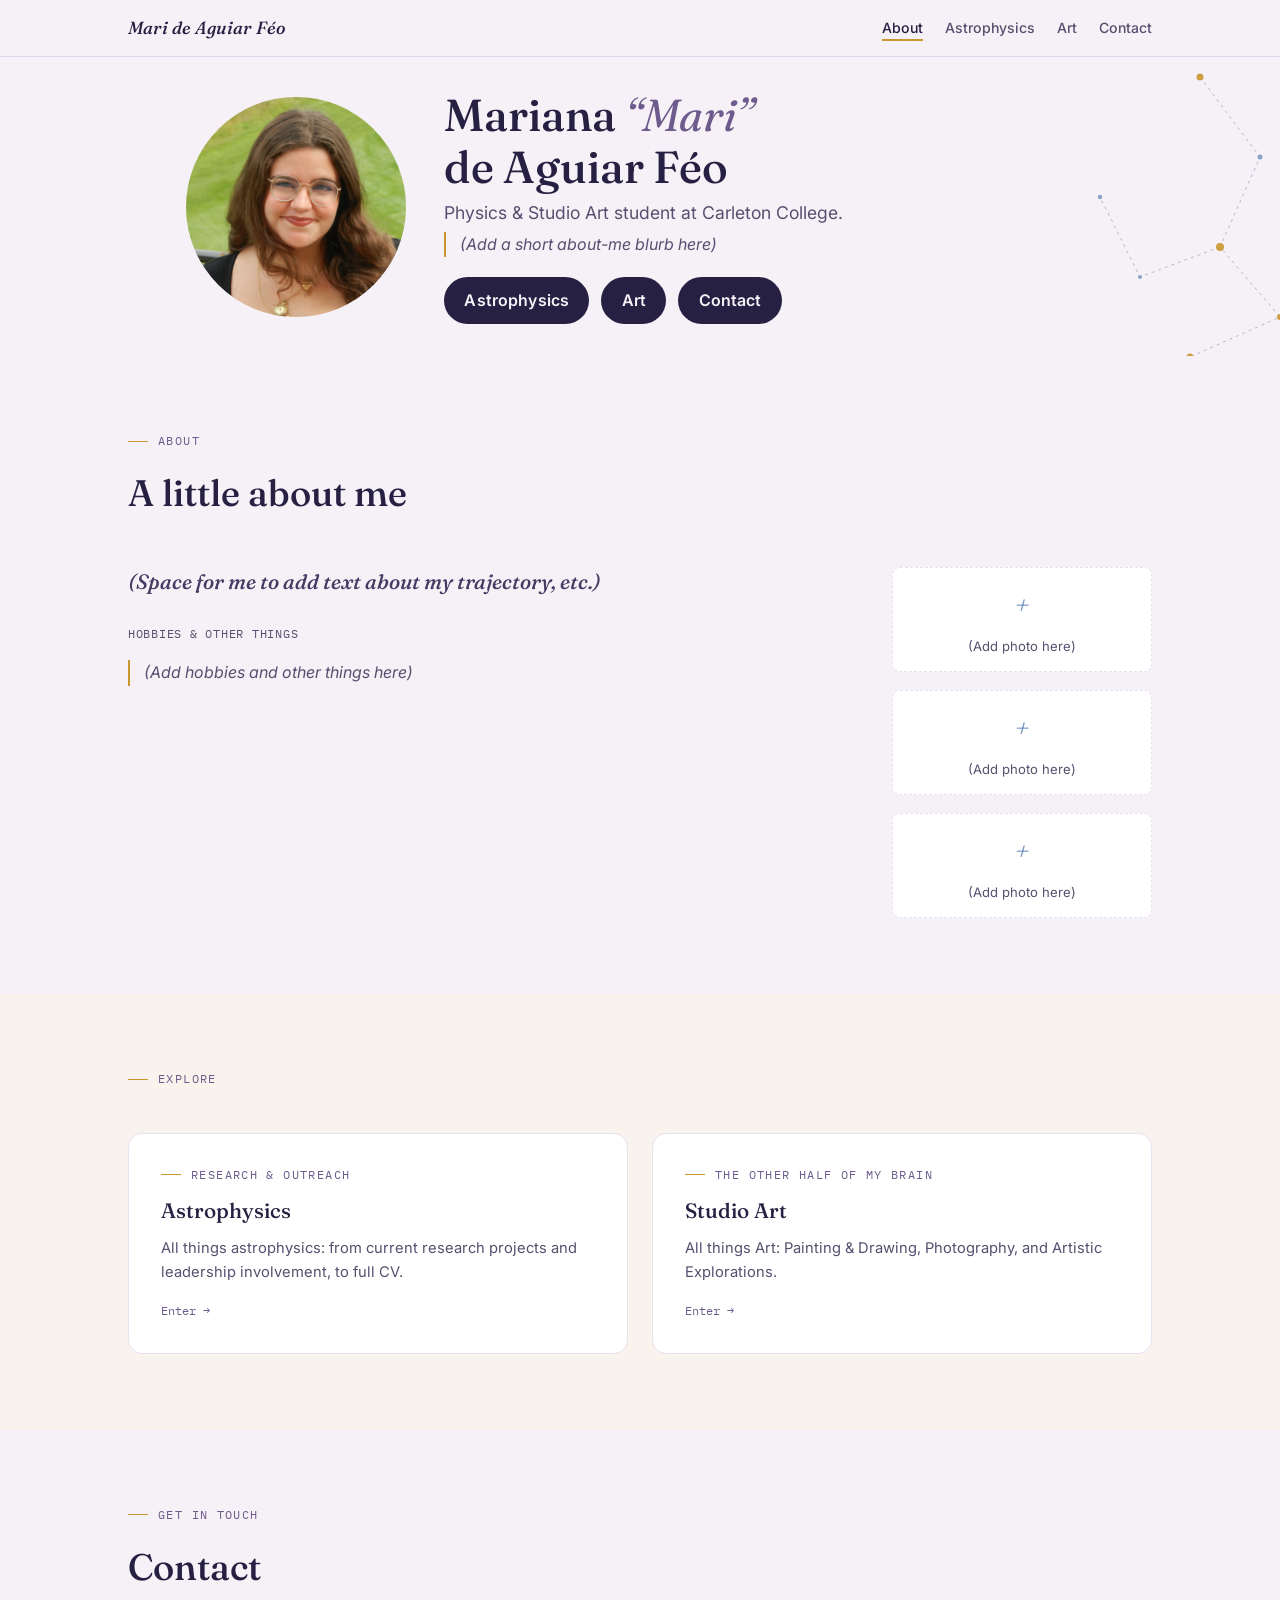
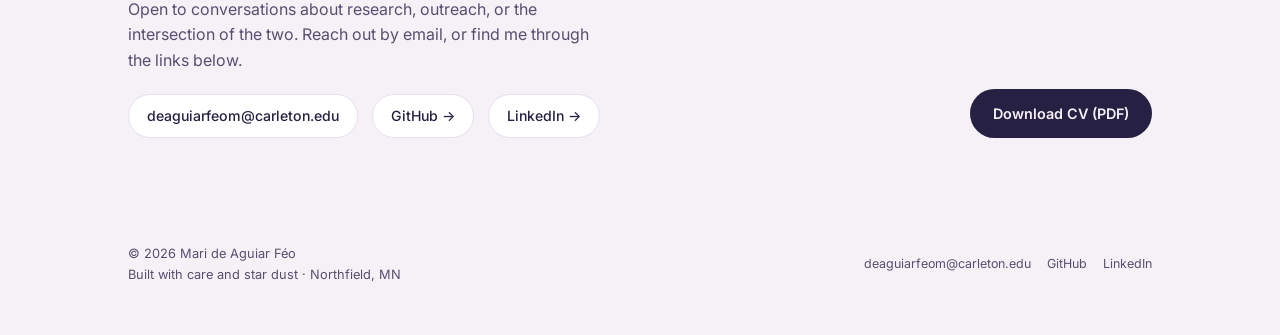
==== index.html @ 1f96abf6 "Update index.html" ====
<!DOCTYPE html>
<html lang="en">
<head>
<meta charset="UTF-8">
<meta name="viewport" content="width=device-width, initial-scale=1.0">
<title>Mari de Aguiar Féo, Astrophysics &amp; Studio Art</title>
<meta name="description" content="Personal site of Mariana (Mari) de Aguiar Féo, Physics &amp; Studio Art, Carleton College. Research, outreach, and art.">

<link rel="preconnect" href="https://fonts.googleapis.com">
<link rel="preconnect" href="https://fonts.gstatic.com" crossorigin>
<link href="https://fonts.googleapis.com/css2?family=Fraunces:ital,opsz,wght@0,9..144,300;0,9..144,500;0,9..144,600;1,9..144,400;1,9..144,500&family=Inter:wght@400;500;600&family=IBM+Plex+Mono:wght@400;500&display=swap" rel="stylesheet">
<link rel="stylesheet" href="styles.css">
</head>
<body>

<header class="site-nav">
  <div class="nav-inner">
    <a href="index.html" class="nav-mark">Mari de Aguiar Féo</a>
    <ul class="nav-links">
      <li><a href="index.html" class="active">About</a></li>
      <li><a href="astrophysics.html">Astrophysics</a></li>
      <li><a href="art.html">Art</a></li>
      <li><a href="index.html#contact">Contact</a></li>
    </ul>
  </div>
</header>

<!--  PROFILE HEADER BANNER  -->
<div class="profile-banner reveal" aria-hidden="true"></div>
<!-- PROFILE SECTION  -->
<section class="hero" id="home" style="overflow: hidden; padding: 2rem 1rem;">
  <!-- Constellation Background SVG -->
  <svg class="constellation" viewBox="0 0 620 620" xmlns="http://www.w3.org/2000/svg" aria-hidden="true">
    <path class="line" d="M 480 60 L 540 140 L 500 230 L 560 300 L 470 340" />
    <path class="line" d="M 500 230 L 420 260 L 380 180" />
    <path class="line" d="M 470 340 L 400 400 L 430 480" />
    <circle class="star" cx="480" cy="60" r="3.5" />
    <circle class="star small" cx="540" cy="140" r="2.5" />
    <circle class="star" cx="500" cy="230" r="4" />
    <circle class="star small" cx="420" cy="260" r="2" />
    <circle class="star small" cx="380" cy="180" r="2.2" />
    <circle class="star" cx="560" cy="300" r="3" />
    <circle class="star" cx="470" cy="340" r="3.5" />
    <circle class="star small" cx="400" cy="400" r="2.4" />
    <circle class="star" cx="430" cy="480" r="3" />
  </svg>

  <div class="wrap hero-inner" style="display: flex !important; flex-direction: row !important; align-items: center !important; justify-content: center !important; text-align: left !important; gap: clamp(0.75rem, 3vw, 2.5rem) !important; max-width: 1000px !important; margin: 0 auto !important; width: 100% !important; box-sizing: border-box !important;">
    
    <!-- Avatar (Fluid clamp size: 110px on phones, scales up to 220px on desktop) -->
    <div class="hero-avatar-wrap" style="flex-shrink: 0 !important;">
      <img 
        src="IMG_6428 (2).PNG" 
        alt="Mari de Aguiar Féo" 
        class="hero-avatar"
        style="width: clamp(110px, 20vw, 220px) !important; height: clamp(110px, 20vw, 220px) !important; border-radius: 50% !important; object-fit: cover !important; display: block !important;"
      >
    </div>

    <!-- Text Container -->
    <div class="hero-text-content" style="max-width: 650px !important; flex: 1 1 auto !important; min-width: 0 !important;">
      <h1 style="margin: 0 !important; font-size: clamp(1.4rem, 4vw, 2.8rem) !important; line-height: 1.15 !important;">
        Mariana <em>“Mari”</em><br>de Aguiar Féo
      </h1>
      <p class="role" style="font-size: clamp(0.85rem, 2vw, 1.1rem) !important; margin-top: 0.4rem !important;">
        Physics &amp; Studio Art student at Carleton College.
      </p>
      <p class="hero-blurb" style="font-size: clamp(0.8rem, 1.8vw, 1rem) !important; margin-top: 0.3rem !important;">
        (Add a short about-me blurb here)
      </p>
      
      <!-- Nav Pill Buttons -->
      <div class="hero-pill-nav" style="display: flex !important; flex-direction: row !important; flex-wrap: nowrap !important; gap: clamp(0.3rem, 1.5vw, 0.75rem) !important; margin-top: 1.25rem !important; justify-content: flex-start !important;">
        <a href="astrophysics.html" class="btn btn-primary btn-big" style="padding: clamp(0.35rem, 1vw, 0.6rem) clamp(0.5rem, 1.5vw, 1.2rem) !important; font-size: clamp(0.75rem, 1.8vw, 1rem) !important; white-space: nowrap !important;">Astrophysics</a>
        <a href="art.html" class="btn btn-primary btn-big" style="padding: clamp(0.35rem, 1vw, 0.6rem) clamp(0.5rem, 1.5vw, 1.2rem) !important; font-size: clamp(0.75rem, 1.8vw, 1rem) !important; white-space: nowrap !important;">Art</a>
        <a href="#contact" class="btn btn-primary btn-big" style="padding: clamp(0.35rem, 1vw, 0.6rem) clamp(0.5rem, 1.5vw, 1.2rem) !important; font-size: clamp(0.75rem, 1.8vw, 1rem) !important; white-space: nowrap !important;">Contact</a>
      </div>
    </div>

  </div>
</section>
<!--  ABOUT  -->
<section id="about">
  <div class="wrap">
    <div class="section-head reveal">
      <div class="eyebrow">About</div>
      <h2>A little about me</h2>
    </div>
    <div class="about-grid reveal">
      <div class="about-text">
        <p class="trajectory-blurb">(Space for me to add text about my trajectory, etc.)</p>

        <div style="margin-top:28px;">
          <div class="subhead">Hobbies &amp; other things</div>
          <p class="hobbies-placeholder">(Add hobbies and other things here)</p>
        </div>
      </div>
      <div class="about-photos">
        <div class="art-placeholder" style="aspect-ratio:auto;"><span class="plus">+</span><span>(Add photo here)</span></div>
        <div class="art-placeholder" style="aspect-ratio:auto;"><span class="plus">+</span><span>(Add photo here)</span></div>
        <div class="art-placeholder" style="aspect-ratio:auto;"><span class="plus">+</span><span>(Add photo here)</span></div>
      </div>
    </div>
  </div>
</section>

<!--  EXPLORE (tabs to the two main pages)  -->
<section class="alt" id="explore">
  <div class="wrap">
    <div class="section-head reveal">
      <div class="eyebrow">Explore</div>
      <h2> </h2>
    </div>
    <div class="path-grid reveal">
      <a href="astrophysics.html" class="path-card">
        <div class="eyebrow">Research &amp; Outreach</div>
        <h3>Astrophysics</h3>
        <p>All things astrophysics: from current research projects and leadership involvement, to full CV.</p>
        <div class="arrow">Enter →</div>
      </a>
      <a href="art.html" class="path-card">
        <div class="eyebrow">The other half of my brain</div>
        <h3>Studio Art</h3>
        <p>All things Art: Painting &amp; Drawing, Photography, and Artistic Explorations.</p>
        <div class="arrow">Enter →</div>
      </a>
    </div>
  </div>
</section>

<!--  CONTACT  -->
<section id="contact">
  <div class="wrap">
    <div class="section-head reveal" style="margin-bottom:0;">
      <div class="eyebrow">Get in touch</div>
      <h2>Contact</h2>
    </div>
    <div class="contact-inner reveal">
      <div>
        <p class="lede" style="color:var(--ink-soft); max-width:480px;">Open to conversations about research, outreach, or the intersection of the two. Reach out by email, or find me through the links below.</p>
        <div class="contact-links">
        <a href="mailto:deaguiarfeom@carleton.edu">deaguiarfeom@carleton.edu</a>
        <a href="https://github.com/marideaguiarfeo" target="_blank" rel="noopener">GitHub →</a>
        <a href="https://www.linkedin.com/in/mariana-de-aguiar-f%C3%A9o-525bab240/" target="_blank" rel="noopener">LinkedIn →</a>

        </div>
      </div>
      <a href="MariFeoUpdatedCV.pdf" class="btn btn-primary" download="MariFeoUpdatedCV.pdf">Download CV (PDF)</a>  </div>
    </div>
  </div>
</section>

<footer>
  <div class="wrap">
    <div>
      <p>© <span id="yr"></span> Mari de Aguiar Féo</p>
      <p>Built with care and star dust · Northfield, MN</p>
    </div>
    <div class="footer-contact">
      <a href="mailto:deaguiarfeom@carleton.edu">deaguiarfeom@carleton.edu</a>
      <a href="https://github.com/marideaguiarfeo" target="_blank" rel="noopener">GitHub</a>
      <a href="https://www.linkedin.com/in/mariana-de-aguiar-f%C3%A9o-525bab240/" target="_blank" rel="noopener">LinkedIn</a>
    </div>
  </div>
</footer>

<script src="script.js"></script>
</body>
</html>
---- styles.css ----
/*             
   DESIGN TOKENS. Site theme
                */
:root {
  /* --- Color palette: soft twilight, paper, and gouache gold --- */
  --paper:        #F5F1F7;   /* soft lilac-white page background */
  --paper-warm:   #F8F3ED;   /* warmer paper for alternating bands */
  --ink:          #262042;   /* deep indigo-plum, primary text */
  --ink-soft:     #55506F;   /* muted plum-gray, secondary text */
  --violet:       #6C5B8C;   /* dusty twilight violet, primary accent */
  --violet-deep:  #453B63;   /* deeper violet, hover states */
  --gold:         #C9962F;   /* gouache gold, art / warm accent */
  --sky:          #7C9BC4;   /* soft observatory blue, secondary accent */
  --line:         #DED6E8;   /* hairline dividers */
  --card:         #FFFFFF;   /* card surfaces */
  --card-border:  #E7E0EF;

  /* --- Typography --- */
  --font-display: 'Fraunces', Georgia, serif;
  --font-body:    'Inter', -apple-system, BlinkMacSystemFont, sans-serif;
  --font-mono:    'IBM Plex Mono', 'Courier New', monospace;

  /* --- Layout --- */
  --max-w: 1080px;
  --radius: 14px;
  --radius-sm: 8px;
}

@media (prefers-color-scheme: no-preference) {}

* { box-sizing: border-box; }
html { scroll-behavior: smooth; }
@media (prefers-reduced-motion: reduce) {
  html { scroll-behavior: auto; }
  *, *::before, *::after { animation-duration: 0.001ms !important; transition-duration: 0.001ms !important; }
}

body {
  margin: 0;
  background: var(--paper);
  color: var(--ink);
  font-family: var(--font-body);
  line-height: 1.6;
  -webkit-font-smoothing: antialiased;
}

h1, h2, h3, h4 { font-family: var(--font-display); margin: 0; color: var(--ink); font-weight: 500; }
p { margin: 0; }
a { color: var(--violet-deep); }
a:focus-visible, button:focus-visible { outline: 2px solid var(--gold); outline-offset: 3px; border-radius: 4px; }

.wrap { max-width: var(--max-w); margin: 0 auto; padding: 0 28px; }

.eyebrow {
  font-family: var(--font-mono);
  font-size: 0.72rem;
  letter-spacing: 0.12em;
  text-transform: uppercase;
  color: var(--violet);
  display: flex;
  align-items: center;
  gap: 10px;
  margin-bottom: 14px;
}
.eyebrow::before {
  content: "";
  width: 20px; height: 1px;
  background: var(--gold);
  display: inline-block;
}

/*             
   NAV
                */
header.site-nav {
  position: sticky; top: 0; z-index: 50;
  background: rgba(245, 241, 247, 0.86);
  backdrop-filter: blur(10px);
  border-bottom: 1px solid var(--line);
}
.nav-inner {
  max-width: var(--max-w); margin: 0 auto; padding: 14px 28px;
  display: flex; align-items: center; justify-content: space-between;
  gap: 16px; flex-wrap: wrap;
}
.nav-mark {
  font-family: var(--font-display); font-style: italic; font-weight: 500;
  font-size: 1.1rem; color: var(--ink); text-decoration: none;
  letter-spacing: 0.01em;
}
.nav-links { display: flex; gap: 22px; flex-wrap: wrap; list-style: none; margin: 0; padding: 0; }
.nav-links a {
  text-decoration: none; color: var(--ink-soft); font-size: 0.88rem;
  font-weight: 500; padding-bottom: 3px; border-bottom: 2px solid transparent;
  transition: color 0.2s ease, border-color 0.2s ease;
}
.nav-links a:hover, .nav-links a.active { color: var(--ink); border-color: var(--gold); }

/*             
   HERO
                */
.hero {
  position: relative;
  padding: 96px 0 84px;
  overflow: hidden;
}
.hero-inner { position: relative; z-index: 2; max-width: 720px; }
.hero h1 {
  font-size: clamp(2.6rem, 6vw, 4.2rem);
  line-height: 1.05;
  font-weight: 500;
}
.hero h1 em { font-style: italic; color: var(--violet); font-weight: 400; }
.hero .role {
  margin-top: 18px;
  font-size: 1.15rem;
  color: var(--ink-soft);
  max-width: 560px;
}
.hero .tags { margin-top: 26px; display: flex; gap: 10px; flex-wrap: wrap; }
.tag {
  font-family: var(--font-mono); font-size: 0.72rem; letter-spacing: 0.04em;
  color: var(--ink-soft); background: var(--card); border: 1px solid var(--card-border);
  padding: 6px 12px; border-radius: 100px;
}
.hero-cta { margin-top: 34px; display: flex; gap: 14px; flex-wrap: wrap; }

.btn {
  display: inline-flex; align-items: center; gap: 8px;
  font-family: var(--font-body); font-weight: 600; font-size: 0.9rem;
  padding: 12px 22px; border-radius: 100px; text-decoration: none;
  border: 1px solid transparent; cursor: pointer; transition: transform 0.15s ease, background 0.2s ease;
}
.btn:hover { transform: translateY(-1px); }
.btn-primary { background: var(--ink); color: var(--paper); }
.btn-primary:hover { background: var(--violet-deep); }
.btn-ghost { background: transparent; color: var(--ink); border-color: var(--ink); }
.btn-ghost:hover { background: var(--card); }

/* Hand-drawn constellation motif, signature element */
.constellation {
  position: absolute; top: -40px; right: -60px; width: 620px; height: 620px;
  z-index: 1; opacity: 0.9; pointer-events: none;
}
@media (max-width: 780px) {
  .constellation { width: 380px; height: 380px; right: -120px; top: -20px; opacity: 0.6; }
}
.constellation .line { stroke: var(--violet); stroke-width: 1; opacity: 0.45; fill: none; stroke-dasharray: 3 4; }
.constellation .star { fill: var(--gold); }
.constellation .star.small { fill: var(--sky); }

/* Hero avatar + name row, and the three big nav pills underneath */
.hero-top { display: flex; align-items: center; gap: 32px; flex-wrap: wrap; }
.hero-avatar { width: 128px; height: 128px; font-size: 1.7rem; flex-shrink: 0; }
.hero-heading h1 { font-size: clamp(2.2rem, 5vw, 3.4rem); line-height: 1.08; }
.hero-blurb {
  margin-top: 26px; max-width: 560px;
  color: var(--ink-soft); font-style: italic;
  border-left: 2px solid var(--gold); padding-left: 14px;
}
.hero-pill-nav { margin-top: 32px; display: flex; gap: 14px; flex-wrap: wrap; }
.btn-big { padding: 16px 34px; font-size: 0.95rem; letter-spacing: 0.01em; }

/* Compact page header, used at the top of secondary pages instead of the full hero */
.page-header { padding: 64px 0 8px; }
.page-header h1 { font-size: clamp(2.1rem, 4.5vw, 3rem); }

/*             
   SECTION SCAFFOLDING
                */
section { padding: 76px 0; }
section.alt { background: var(--paper-warm); }
section.alt + section.alt { padding-top: 0; }
.section-head { max-width: 620px; margin-bottom: 44px; }
.section-head h2 { font-size: clamp(1.7rem, 3vw, 2.3rem); }
.section-head .lede { margin-top: 12px; color: var(--ink-soft); font-size: 1.02rem; }

.reveal { opacity: 0; transform: translateY(16px); transition: opacity 0.6s ease, transform 0.6s ease; }
.reveal.is-visible { opacity: 1; transform: translateY(0); }

/*             
   ABOUT
                */
.about-grid {
  display: grid; grid-template-columns: 1fr 260px; gap: 48px; align-items: start;
}
@media (max-width: 780px) { .about-grid { grid-template-columns: 1fr; } }

.trajectory-blurb {
  font-family: var(--font-display); font-weight: 500; font-style: italic;
  font-size: 1.3rem; line-height: 1.4; color: var(--violet-deep);
  max-width: 480px; margin-bottom: 6px;
}

/* Stack of photo placeholders alongside the About text, right-hand column */
.about-photos { display: flex; flex-direction: column; gap: 18px; }
.about-photos .art-placeholder { aspect-ratio: 4 / 3; padding: 14px; }
@media (max-width: 780px) {
  .about-photos { flex-direction: row; flex-wrap: wrap; }
  .about-photos .art-placeholder { flex: 1 1 200px; }
}

.photo-placeholder {
  width: 180px; height: 180px; border-radius: 50%;
  background: linear-gradient(135deg, var(--violet), var(--sky));
  display: flex; align-items: center; justify-content: center;
  font-family: var(--font-display); font-style: italic; font-size: 2.6rem;
  color: var(--paper); border: 4px solid var(--card);
  box-shadow: 0 8px 28px rgba(38, 32, 66, 0.14);
}
.about-text p + p { margin-top: 14px; }
.about-text .bio-placeholder {
  color: var(--ink-soft); font-style: italic;
  border-left: 2px solid var(--gold); padding-left: 14px;
}

.fact-list { margin-top: 26px; display: grid; gap: 10px; }
.fact-list .fact { display: flex; gap: 10px; font-size: 0.92rem; }
.fact-list .fact dt { font-family: var(--font-mono); color: var(--violet); min-width: 108px; flex-shrink: 0; font-size: 0.76rem; text-transform: uppercase; letter-spacing: 0.05em; padding-top: 2px; }
.fact-list .fact dd { margin: 0; color: var(--ink); }

/* Hobbies / other things placeholder, on the About page */
.hobbies-placeholder {
  color: var(--ink-soft); font-style: italic;
  border-left: 2px solid var(--gold); padding-left: 14px;
}

/*             
   EXPLORE PATH CARDS (About page tabs to Astrophysics / Art)
                */
.path-grid { display: grid; grid-template-columns: 1fr 1fr; gap: 24px; margin-top: 20px; }
@media (max-width: 680px) { .path-grid { grid-template-columns: 1fr; } }
.path-grid-3 { display: grid; grid-template-columns: repeat(3, 1fr); gap: 24px; margin-top: 20px; }
@media (max-width: 780px) { .path-grid-3 { grid-template-columns: 1fr; } }
.path-card {
  display: block; text-decoration: none; background: var(--card);
  border: 1px solid var(--card-border); border-radius: var(--radius);
  padding: 32px; transition: transform 0.15s ease, border-color 0.2s ease;
}
.path-card:hover { transform: translateY(-2px); border-color: var(--violet); }
.path-card .eyebrow { margin-bottom: 10px; }
.path-card h3 { font-size: 1.3rem; margin-top: 2px; }
.path-card p { margin-top: 10px; color: var(--ink-soft); font-size: 0.92rem; }
.path-card .arrow { margin-top: 16px; font-family: var(--font-mono); font-size: 0.78rem; color: var(--violet); }

/*             
   SUBTAB NAV (Overview / CV, or the three Art subsections)
                */
.subtab-nav { display: flex; gap: 10px; flex-wrap: wrap; margin-bottom: 40px; }
.subtab-nav a {
  text-decoration: none; font-family: var(--font-mono); font-size: 0.76rem;
  text-transform: uppercase; letter-spacing: 0.04em; color: var(--ink-soft);
  background: var(--card); border: 1px solid var(--card-border);
  padding: 9px 16px; border-radius: 100px; transition: border-color 0.2s ease, color 0.2s ease;
}
.subtab-nav a:hover { color: var(--ink); border-color: var(--violet); }
.subtab-nav a.active { color: var(--paper); background: var(--ink); border-color: var(--ink); }

/* CV top bar, with the Download CV button */
.cv-top-bar { display: flex; justify-content: space-between; align-items: center; flex-wrap: wrap; gap: 20px; margin-bottom: 32px; }

/*             
   RESEARCH / EXPERIENCE CARDS
                */
.field-notes { display: grid; gap: 20px; }
.field-note {
  background: var(--card); border: 1px solid var(--card-border); border-radius: var(--radius);
  padding: 28px 30px; display: grid; grid-template-columns: 160px 1fr; gap: 26px;
}
@media (max-width: 680px) { .field-note { grid-template-columns: 1fr; } }
.field-note .fn-meta { font-family: var(--font-mono); font-size: 0.76rem; color: var(--violet); }
.field-note .fn-meta .date { display: block; color: var(--ink-soft); margin-top: 6px; }
.two-col .field-note { grid-template-columns: 1fr; gap: 6px; padding: 22px 24px; }
.two-col .field-notes { gap: 16px; }
.field-note h3 { font-size: 1.15rem; font-weight: 600; font-family: var(--font-body); }
.field-note .fn-place { color: var(--ink-soft); font-size: 0.88rem; margin-top: 3px; }
.field-note ul { margin: 14px 0 0; padding-left: 18px; color: var(--ink-soft); font-size: 0.94rem; }
.field-note li + li { margin-top: 6px; }
.field-note .blurb-placeholder { margin-top: 14px; color: var(--ink-soft); font-size: 0.94rem; font-style: italic; }

/*             
   HONORS strip
                */
.honors-grid {
  display: grid; grid-template-columns: repeat(auto-fill, minmax(240px, 1fr)); gap: 14px;
}
.honor-card {
  background: var(--card); border: 1px solid var(--card-border); border-radius: var(--radius-sm);
  padding: 18px 20px;
}
.honor-card .yr { font-family: var(--font-mono); font-size: 0.72rem; color: var(--gold); letter-spacing: 0.04em; }
.honor-card p { margin-top: 6px; font-size: 0.92rem; color: var(--ink); }

/*             
   OUTREACH / TALKS / LEADERSHIP
                */
.two-col { display: grid; grid-template-columns: 1fr 1fr; gap: 40px; }
@media (max-width: 780px) { .two-col { grid-template-columns: 1fr; } }
.subhead { font-family: var(--font-mono); font-size: 0.78rem; text-transform: uppercase; letter-spacing: 0.06em; color: var(--ink-soft); margin-bottom: 16px; }
.timeline-item { padding: 14px 0; border-bottom: 1px solid var(--line); }
.timeline-item:last-child { border-bottom: none; }
.timeline-item .ti-title { font-weight: 600; font-size: 0.96rem; }
.timeline-item .ti-meta { font-size: 0.84rem; color: var(--ink-soft); margin-top: 3px; }

.role-tags { display: flex; flex-wrap: wrap; gap: 10px; margin-top: 8px; }
.role-pill {
  font-size: 0.82rem; background: var(--paper); border: 1px solid var(--card-border);
  padding: 8px 14px; border-radius: 100px; color: var(--ink);
}

/*             
   SKILLS
                */
.skills-grid { display: grid; grid-template-columns: repeat(auto-fit, minmax(220px, 1fr)); gap: 30px; }
.skill-block h4 { font-family: var(--font-body); font-size: 0.82rem; text-transform: uppercase; letter-spacing: 0.05em; color: var(--violet); font-weight: 600; margin-bottom: 12px; }
.chip-row { display: flex; flex-wrap: wrap; gap: 8px; }
.chip { font-family: var(--font-mono); font-size: 0.78rem; background: var(--card); border: 1px solid var(--card-border); padding: 6px 12px; border-radius: 6px; }

/*             
   ART
                */
.art-grid { display: grid; grid-template-columns: repeat(auto-fill, minmax(220px, 1fr)); gap: 20px; }
.art-placeholder {
  aspect-ratio: 4 / 5; border-radius: var(--radius-sm);
  border: 1.5px dashed var(--card-border); background: var(--card);
  display: flex; flex-direction: column; align-items: center; justify-content: center;
  gap: 8px; padding: 20px; text-align: center;
}
.art-placeholder .plus {
  font-family: var(--font-display); font-style: italic; font-size: 1.8rem; color: var(--sky);
}
.art-placeholder span { font-size: 0.82rem; color: var(--ink-soft); }
.art-note { margin-top: 22px; color: var(--ink-soft); font-size: 0.92rem; max-width: 560px; }

/* Art page: Awards (short bubbles) vs Experience (longer CV-style bubbles) */
.art-recognition-block + .art-recognition-block { margin-top: 40px; }

/* Art photo cards with title / year / medium / location / description, used on the 3 Art subsection pages */
.art-photo-grid { display: grid; grid-template-columns: repeat(auto-fill, minmax(240px, 1fr)); gap: 24px; }
.art-photo-card {
  background: var(--card); border: 1px solid var(--card-border); border-radius: var(--radius-sm);
  overflow: hidden;
}
.art-photo-card .art-photo-slot {
  aspect-ratio: 4 / 5; border-bottom: 1.5px dashed var(--card-border);
  display: flex; flex-direction: column; align-items: center; justify-content: center;
  gap: 6px; color: var(--ink-soft); font-size: 0.82rem; text-align: center; padding: 16px;
}
.art-photo-card .art-photo-slot .plus {
  font-family: var(--font-display); font-style: italic; font-size: 1.8rem; color: var(--sky);
}
.art-photo-card .art-photo-info { padding: 16px 18px; }
.art-photo-card .art-photo-title { font-family: var(--font-body); font-weight: 600; font-size: 0.96rem; color: var(--ink); }
.art-photo-card .art-photo-sub { font-family: var(--font-mono); font-size: 0.72rem; color: var(--violet); margin-top: 6px; letter-spacing: 0.02em; }
.art-photo-card .art-photo-desc { font-size: 0.86rem; color: var(--ink-soft); margin-top: 8px; }

/*             
   PUBLICATIONS
                */
.stub-card {
  background: var(--card); border: 1px dashed var(--card-border); border-radius: var(--radius);
  padding: 34px 32px; text-align: left; max-width: 620px;
}
.stub-card h3 { font-size: 1.1rem; font-weight: 600; font-family: var(--font-body); }
.stub-card p { margin-top: 10px; color: var(--ink-soft); font-size: 0.94rem; }

/*             
   CONTACT / FOOTER
                */
.contact-inner { display: flex; flex-wrap: wrap; gap: 44px; justify-content: space-between; align-items: flex-end; }
.contact-links { display: flex; flex-wrap: wrap; gap: 14px; margin-top: 20px; }
.contact-links a {
  text-decoration: none; font-size: 0.88rem; font-weight: 500;
  background: var(--card); border: 1px solid var(--card-border); padding: 10px 18px; border-radius: 100px; color: var(--ink);
  transition: border-color 0.2s ease;
}
.contact-links a:hover { border-color: var(--violet); }

footer { padding: 30px 0 50px; }
footer .wrap { display: flex; justify-content: space-between; align-items: center; flex-wrap: wrap; gap: 16px; }
footer p { font-size: 0.8rem; color: var(--ink-soft); }

/* Discrete but visible contact row in the footer, present on every page */
.footer-contact { display: flex; gap: 16px; flex-wrap: wrap; }
.footer-contact a { color: var(--ink-soft); text-decoration: none; font-size: 0.78rem; border-bottom: 1px solid transparent; }
.footer-contact a:hover { color: var(--ink); border-color: var(--gold); }


/* +
   PROFILE DESKTOP STYLES
    */
.hero {
  position: relative;
  overflow: hidden;
  padding: 4rem 1.5rem;
}

.hero-inner {
  display: flex !important;
  flex-direction: row !important;
  align-items: center !important;
  justify-content: center !important;
  text-align: left !important;
  gap: 3rem !important;
  max-width: 1000px !important;
  margin: 0 auto !important;
}

.hero-avatar-wrap {
  flex-shrink: 0 !important;
}

.hero-avatar {
  width: 220px !important;
  height: 220px !important;
  border-radius: 50% !important;
  object-fit: cover !important;
  display: block !important;
}

.hero-text-content {
  width: 650px !important;
  max-width: 100% !important;
}

.hero-text-content h1 {
  font-size: 2.8rem !important;
  line-height: 1.15 !important;
  margin: 0 !important;
}

.hero-pill-nav {
  display: flex !important;
  flex-direction: row !important;
  flex-wrap: nowrap !important;
  gap: 0.75rem !important;
  margin-top: 1.5rem !important;
}

/* 
   PROFILE MOBILE STYLES (Fits Phones Side-by-Side)
    */
@media screen and (max-width: 768px) {
  .hero {
    padding: 2rem 0.75rem !important;
  }

  .hero-inner {
    gap: 1rem !important; /* Smaller gap on phones */
    padding: 0 !important;
  }

  .hero-avatar {
    width: 120px !important; /* Scaled down avatar for mobile */
    height: 120px !important;
  }

  .hero-text-content {
    min-width: 0 !important; /* Prevents overflow clipping */
  }

  .hero-text-content h1 {
    font-size: 1.5rem !important; /* Clean font size for phone screens */
  }

  .hero-text-content .role {
    font-size: 0.88rem !important;
  }

  .hero-text-content .hero-blurb {
    font-size: 0.8rem !important;
  }

  .hero-pill-nav {
    gap: 0.35rem !important;
    margin-top: 0.75rem !important;
  }

  .hero-pill-nav .btn {
    padding: 0.4rem 0.6rem !important;
    font-size: 0.75rem !important;
  }
}
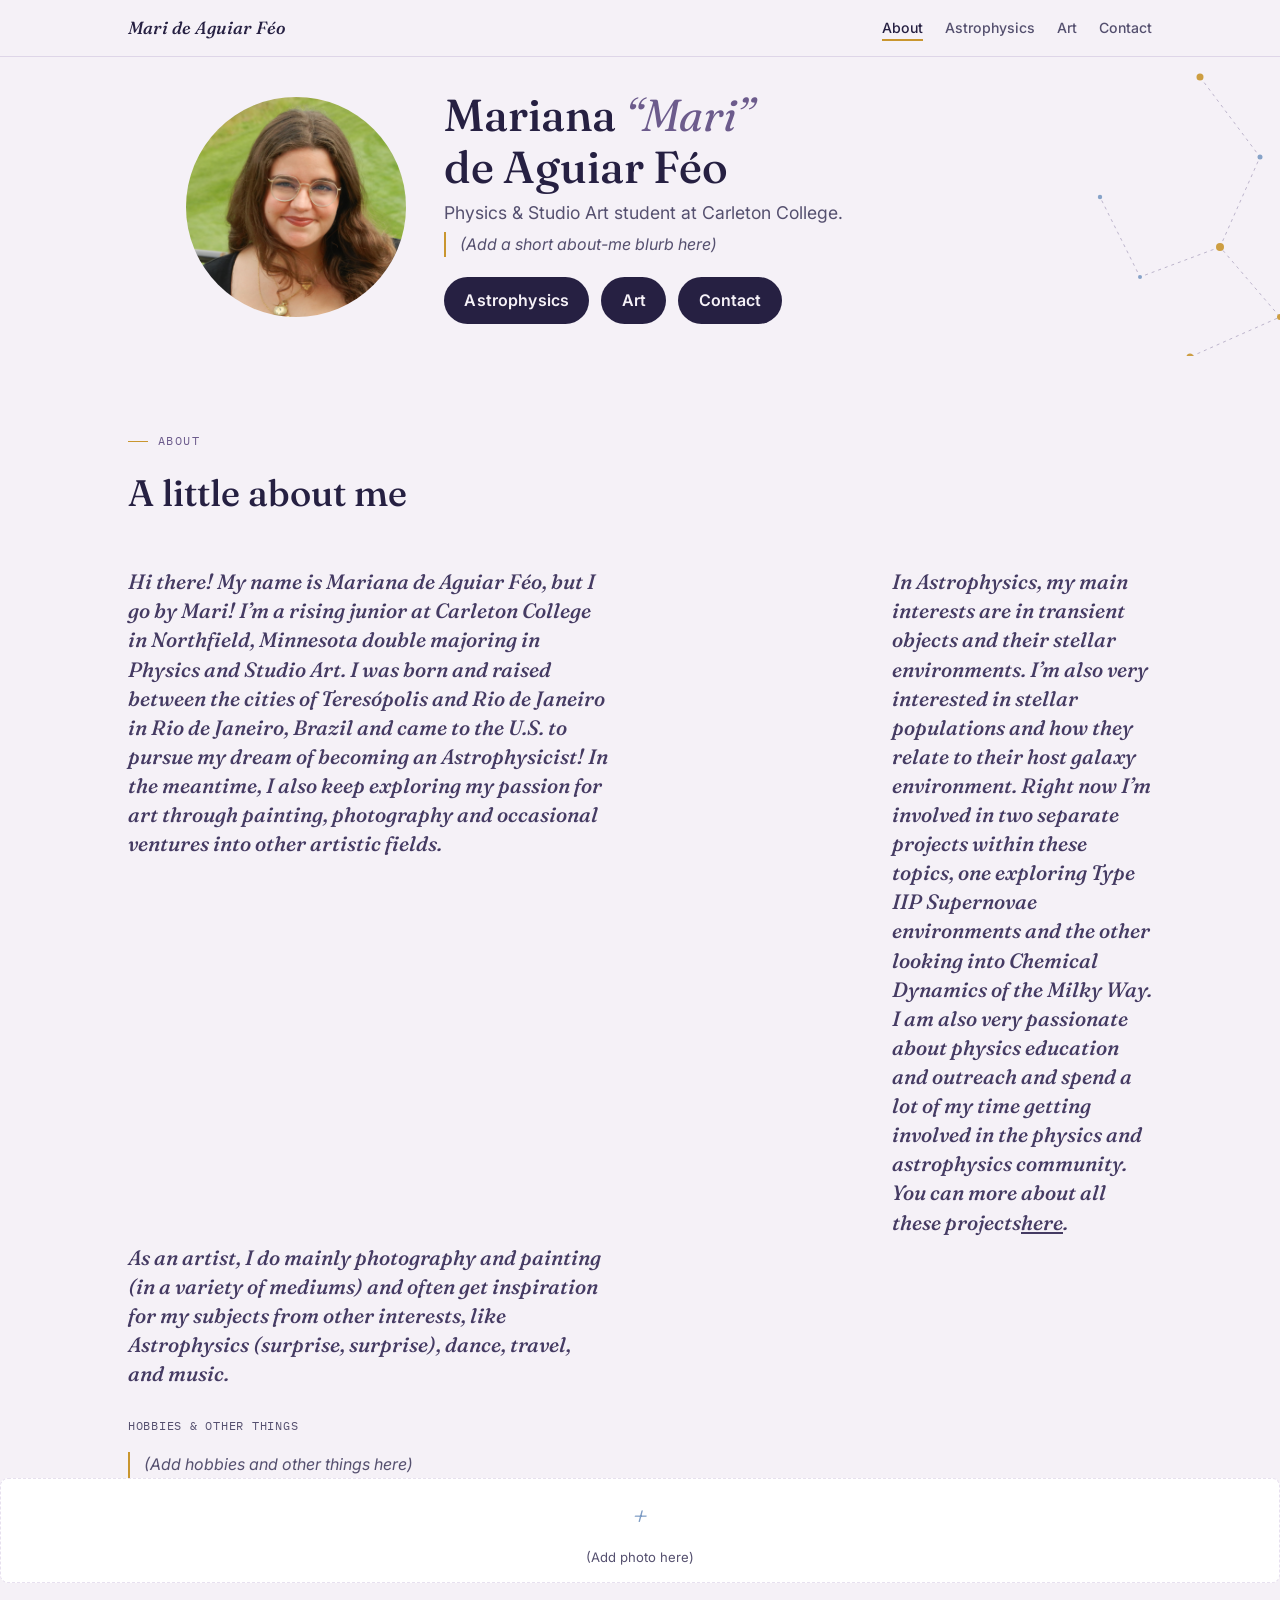
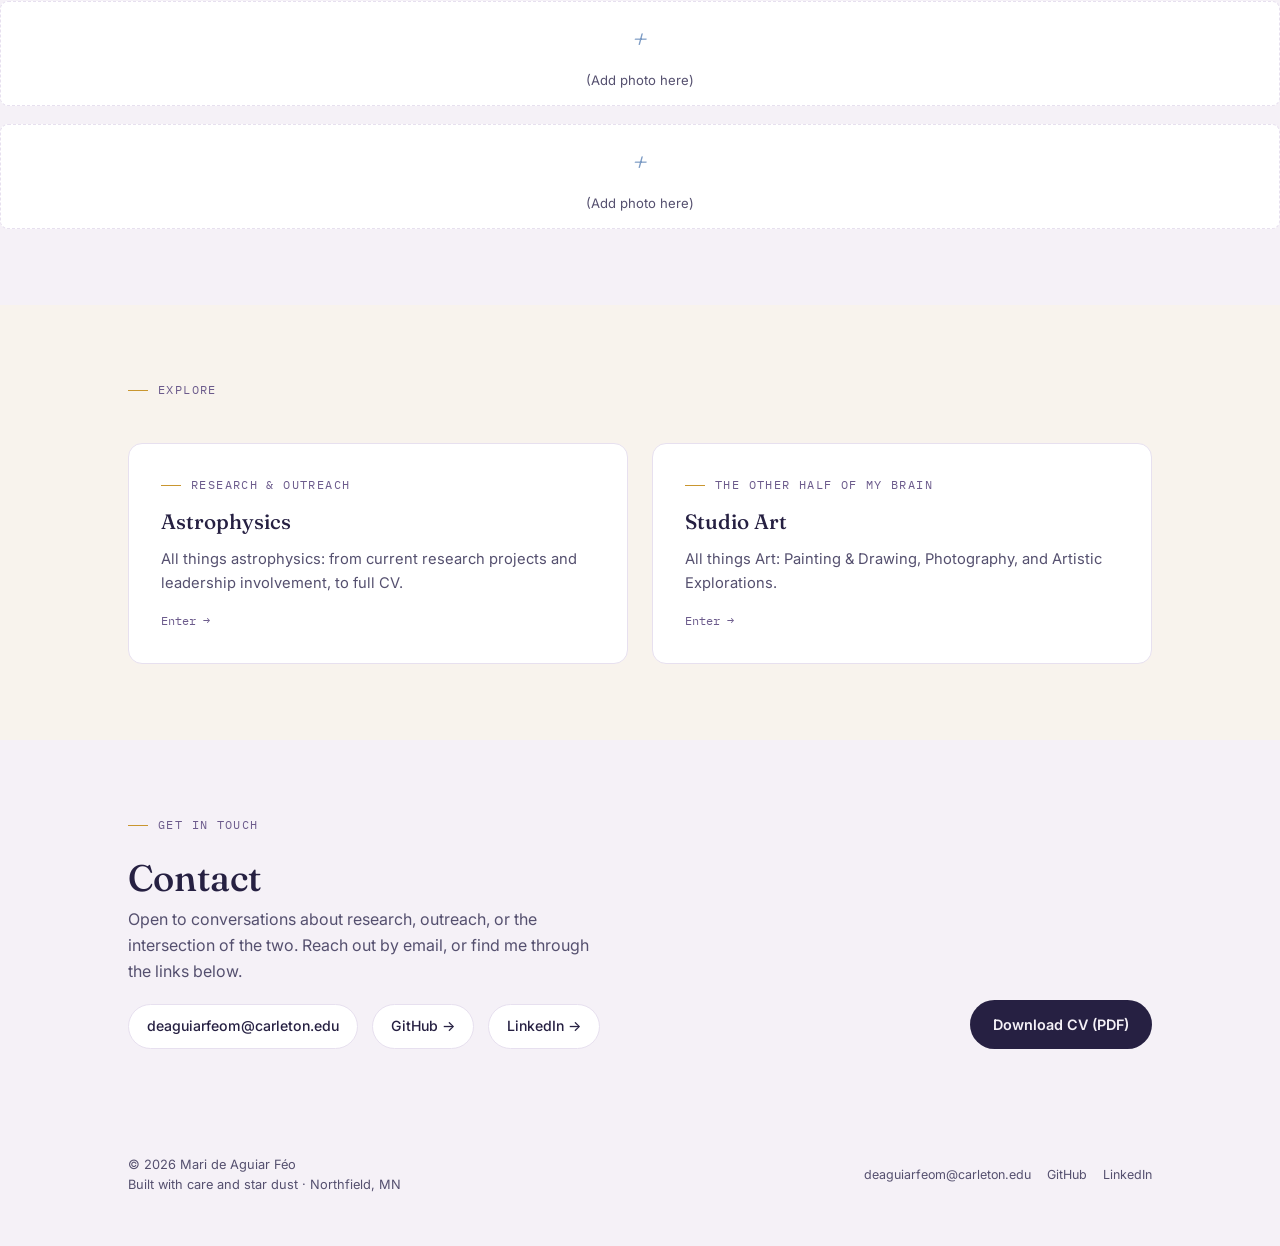
==== commit 73d37476: "Update index.html" ====
--- a/index.html
+++ b/index.html
@@ -88,7 +88,11 @@
     </div>
     <div class="about-grid reveal">
       <div class="about-text">
-        <p class="trajectory-blurb">(Space for me to add text about my trajectory, etc.)</p>
+        <p class="trajectory-blurb"> Hi there! My name is Mariana de Aguiar Féo, but I go by Mari! I’m a rising junior at Carleton College in Northfield, Minnesota double majoring in Physics and Studio Art. I was born and raised between the cities of Teresópolis and Rio de Janeiro in Rio de Janeiro, Brazil and came to the U.S. to pursue my dream of becoming an Astrophysicist! In the meantime, I also keep exploring my passion for art through painting, photography and occasional ventures into other artistic fields.</p>
+    </div>
+       <p class="trajectory-blurb"> In Astrophysics, my main interests are in transient objects and their stellar environments. I’m also very interested in stellar populations and how they relate to their host galaxy environment. Right now I’m involved in two separate projects within these topics, one exploring Type IIP Supernovae environments and the other looking into Chemical Dynamics of the Milky Way. I am also very passionate about physics education and outreach and spend a lot of my time getting involved in the physics and astrophysics community. You can more about all these projects<a href="https://marideaguiarfeo.github.io/astrophysics.html">here</a>.</p>
+    </div>
+       <p class="trajectory-blurb"> As an artist, I do mainly photography and painting (in a variety of mediums) and often get inspiration for my subjects from other interests, like Astrophysics (surprise, surprise), dance, travel, and music.</p>
 
         <div style="margin-top:28px;">
           <div class="subhead">Hobbies &amp; other things</div>
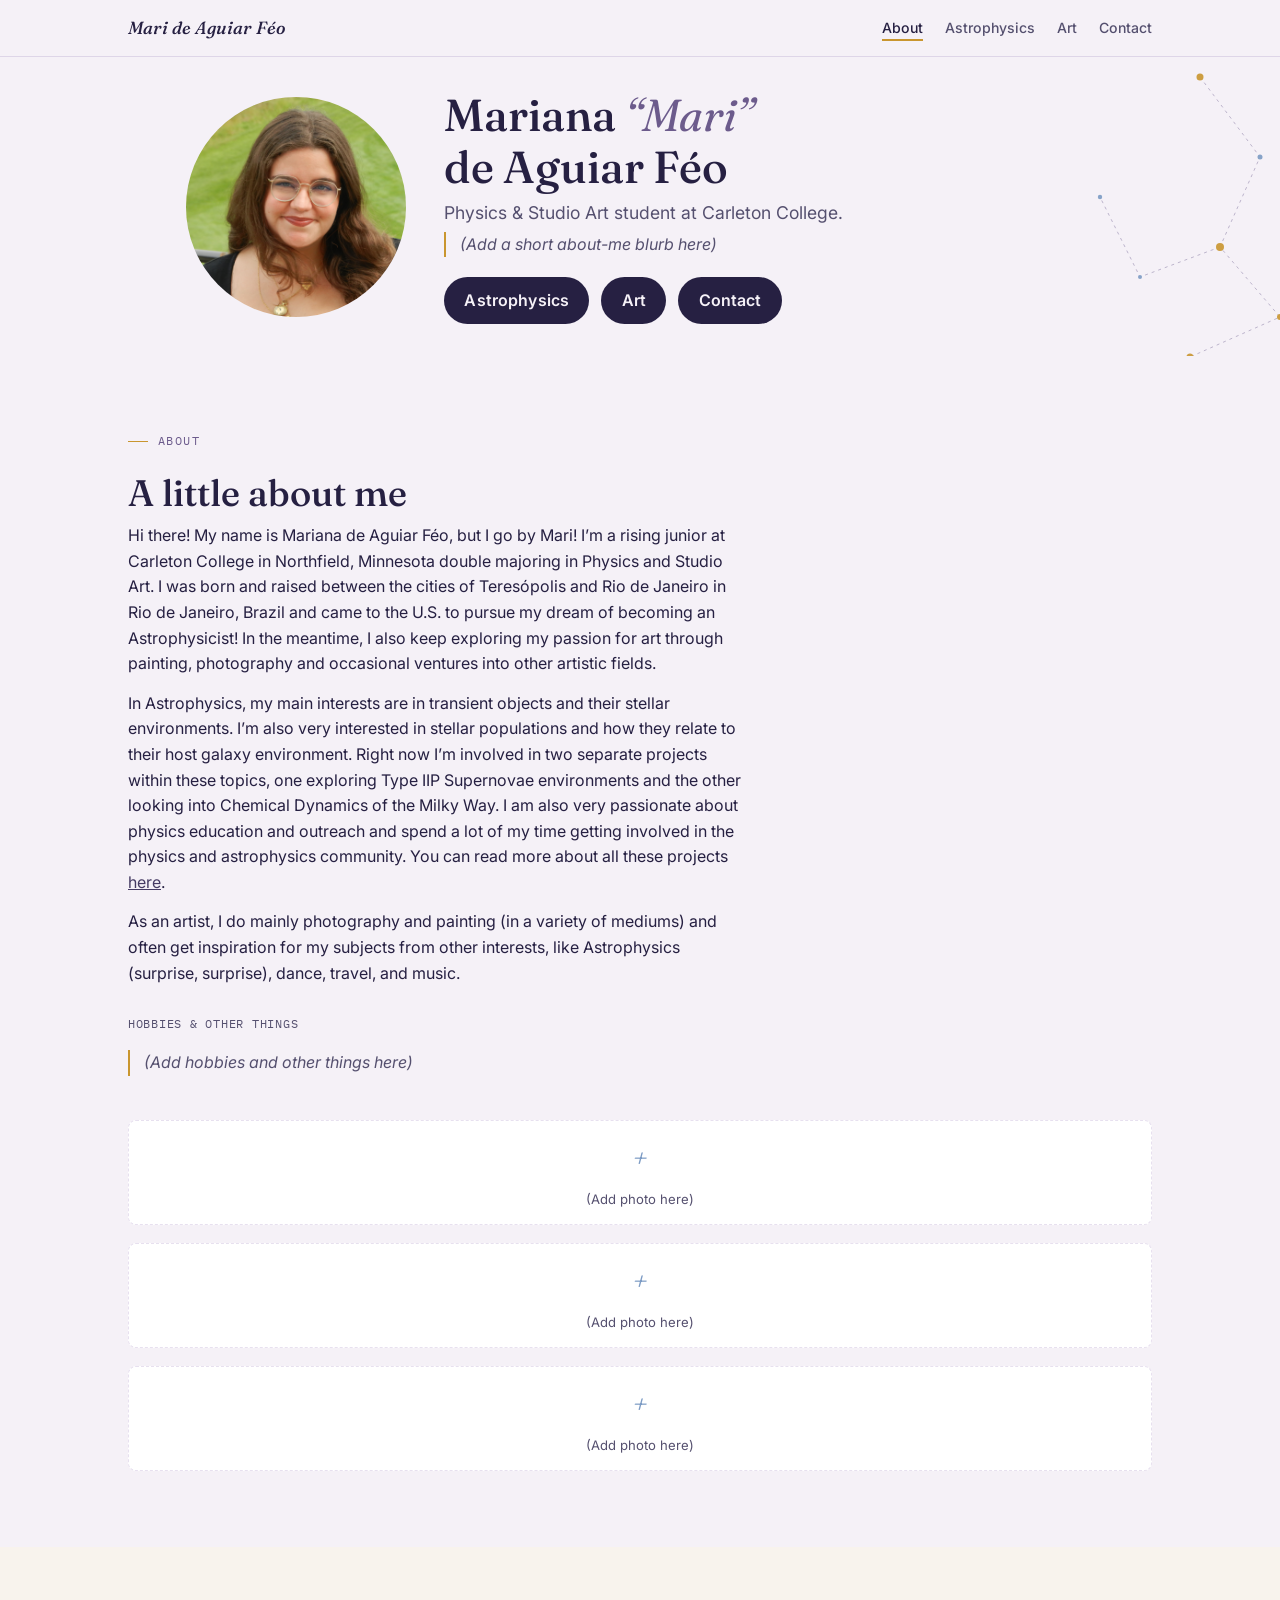
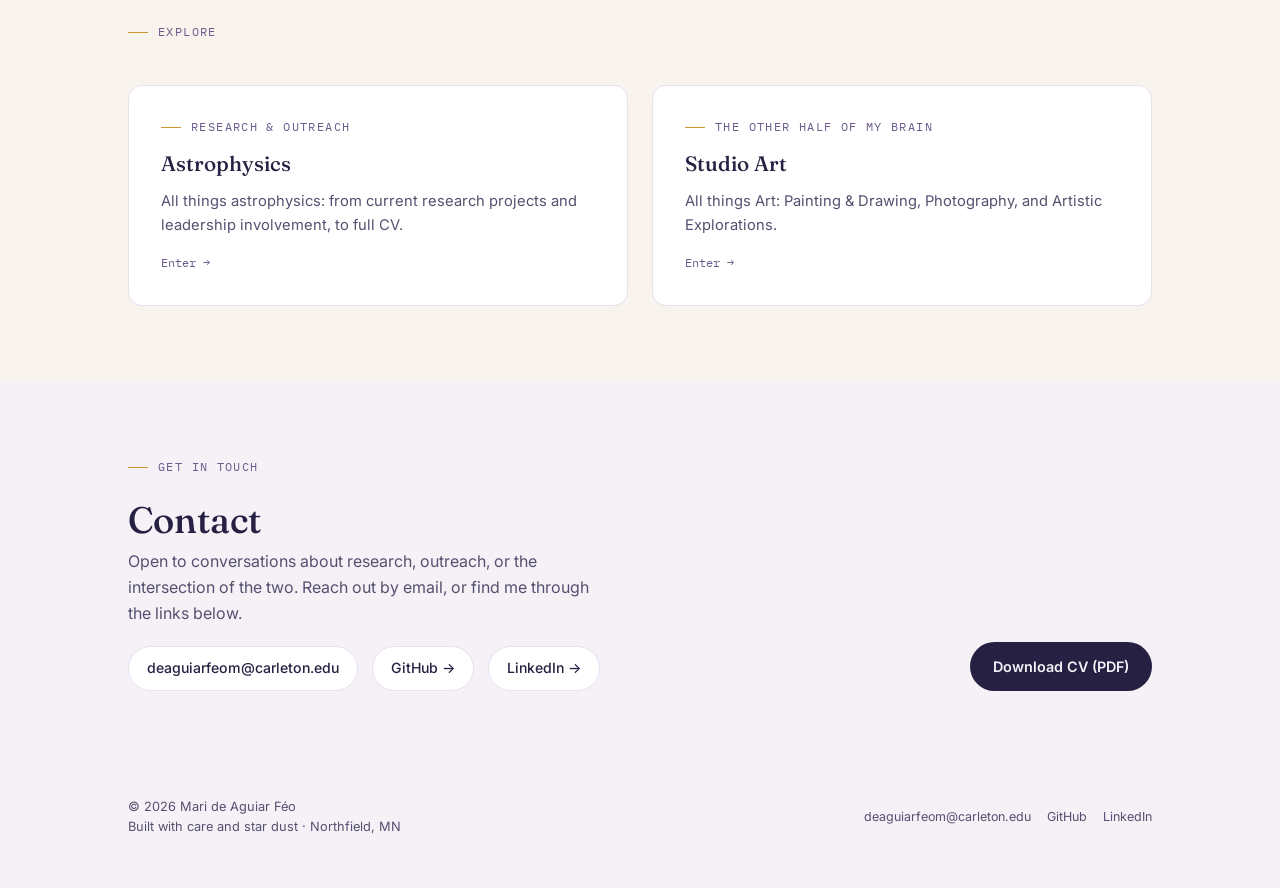
==== commit c4c6df23: "Update index.html" ====
--- a/index.html
+++ b/index.html
@@ -84,16 +84,22 @@
   <div class="wrap">
     <div class="section-head reveal">
       <div class="eyebrow">About</div>
-      <h2>A little about me</h2>
-    </div>
-    <div class="about-grid reveal">
+      <h2>A little about me</h2>   
+    <div class="about-section reveal">
       <div class="about-text">
-        <p class="trajectory-blurb"> Hi there! My name is Mariana de Aguiar Féo, but I go by Mari! I’m a rising junior at Carleton College in Northfield, Minnesota double majoring in Physics and Studio Art. I was born and raised between the cities of Teresópolis and Rio de Janeiro in Rio de Janeiro, Brazil and came to the U.S. to pursue my dream of becoming an Astrophysicist! In the meantime, I also keep exploring my passion for art through painting, photography and occasional ventures into other artistic fields.</p>
-    </div>
-       <p class="trajectory-blurb"> In Astrophysics, my main interests are in transient objects and their stellar environments. I’m also very interested in stellar populations and how they relate to their host galaxy environment. Right now I’m involved in two separate projects within these topics, one exploring Type IIP Supernovae environments and the other looking into Chemical Dynamics of the Milky Way. I am also very passionate about physics education and outreach and spend a lot of my time getting involved in the physics and astrophysics community. You can more about all these projects<a href="https://marideaguiarfeo.github.io/astrophysics.html">here</a>.</p>
-    </div>
-       <p class="trajectory-blurb"> As an artist, I do mainly photography and painting (in a variety of mediums) and often get inspiration for my subjects from other interests, like Astrophysics (surprise, surprise), dance, travel, and music.</p>
+    <p class="body-text">
+      Hi there! My name is Mariana de Aguiar Féo, but I go by Mari! I’m a rising junior at Carleton College in Northfield, Minnesota double majoring in Physics and Studio Art. I was born and raised between the cities of Teresópolis and Rio de Janeiro in Rio de Janeiro, Brazil and came to the U.S. to pursue my dream of becoming an Astrophysicist! In the meantime, I also keep exploring my passion for art through painting, photography and occasional ventures into other artistic fields.
+    </p>
 
+    <p class="body-text">
+      In Astrophysics, my main interests are in transient objects and their stellar environments. I’m also very interested in stellar populations and how they relate to their host galaxy environment. Right now I’m involved in two separate projects within these topics, one exploring Type IIP Supernovae environments and the other looking into Chemical Dynamics of the Milky Way. I am also very passionate about physics education and outreach and spend a lot of my time getting involved in the physics and astrophysics community. You can read more about all these projects <a href="https://marideaguiarfeo.github.io/astrophysics.html">here</a>.
+    </p>
+
+    <p class="body-text">
+      As an artist, I do mainly photography and painting (in a variety of mediums) and often get inspiration for my subjects from other interests, like Astrophysics (surprise, surprise), dance, travel, and music.
+    </p>
+  </div>
+</div>
         <div style="margin-top:28px;">
           <div class="subhead">Hobbies &amp; other things</div>
           <p class="hobbies-placeholder">(Add hobbies and other things here)</p>
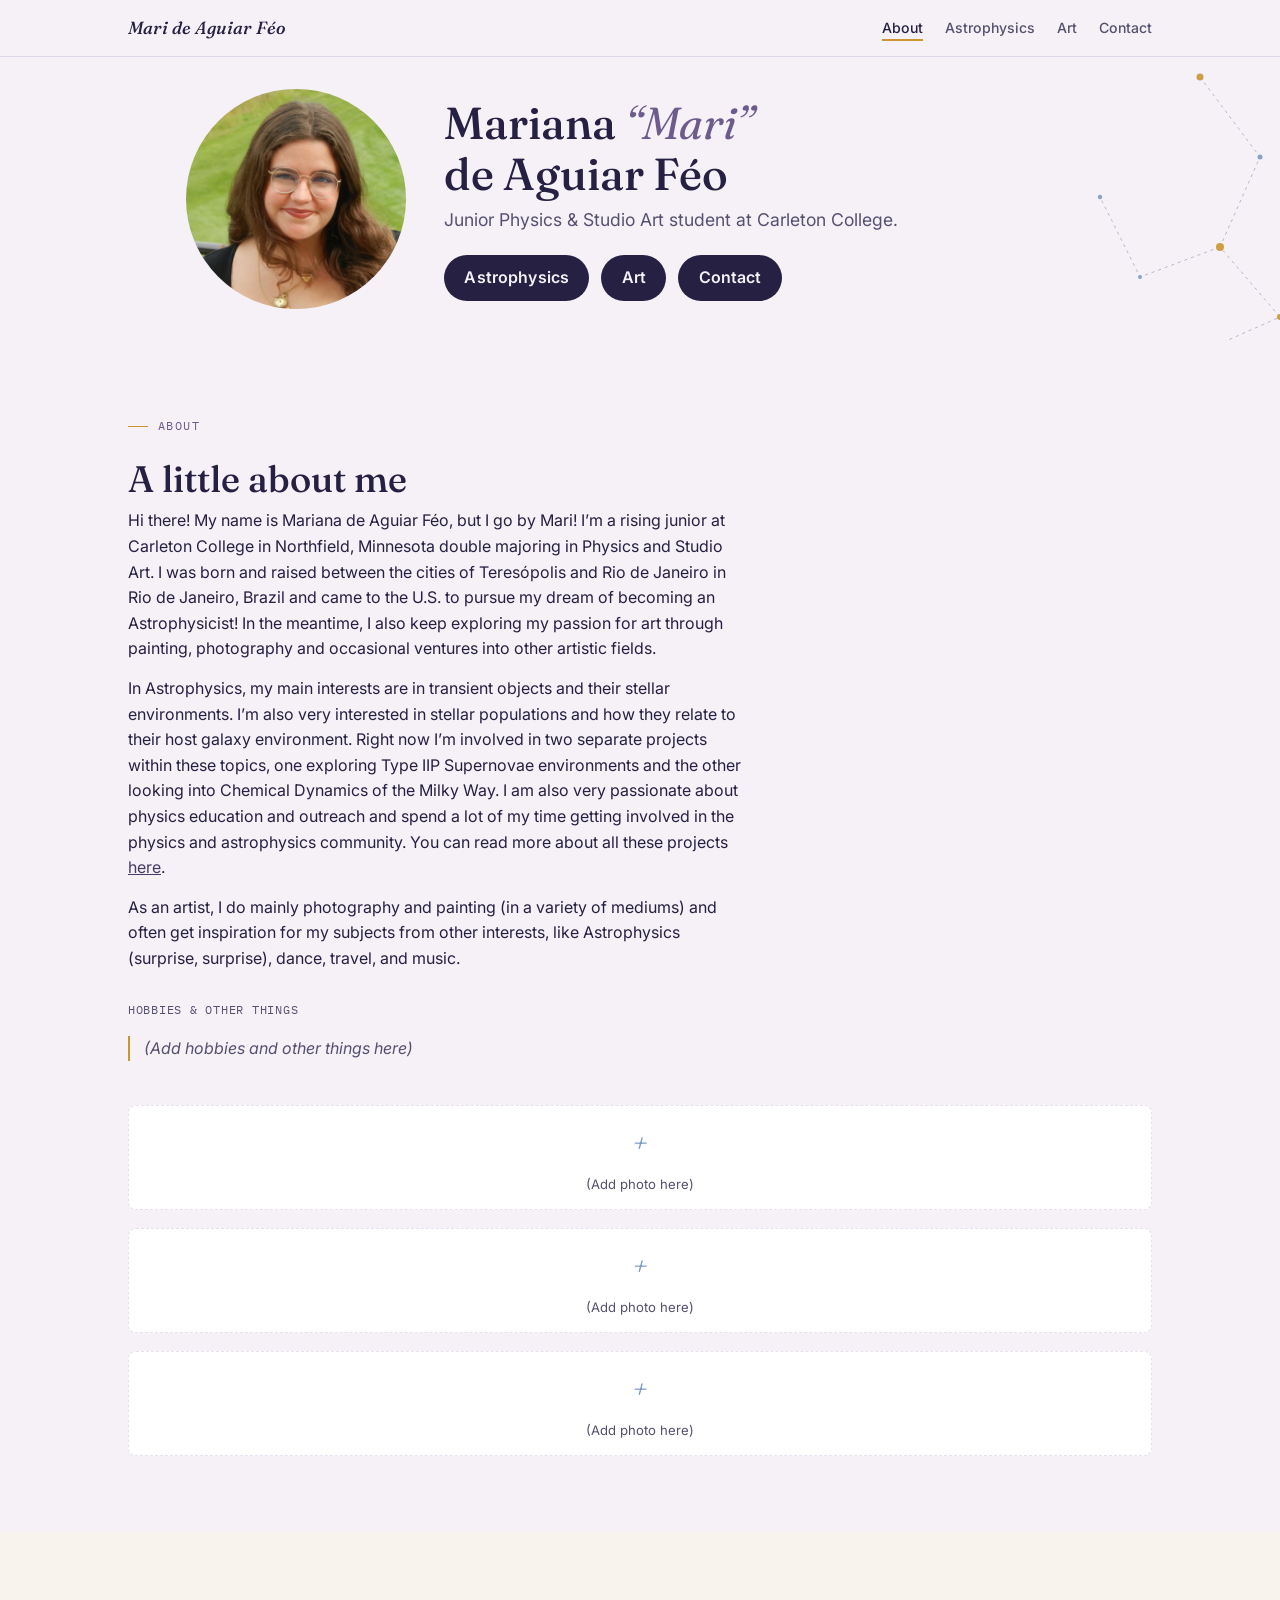
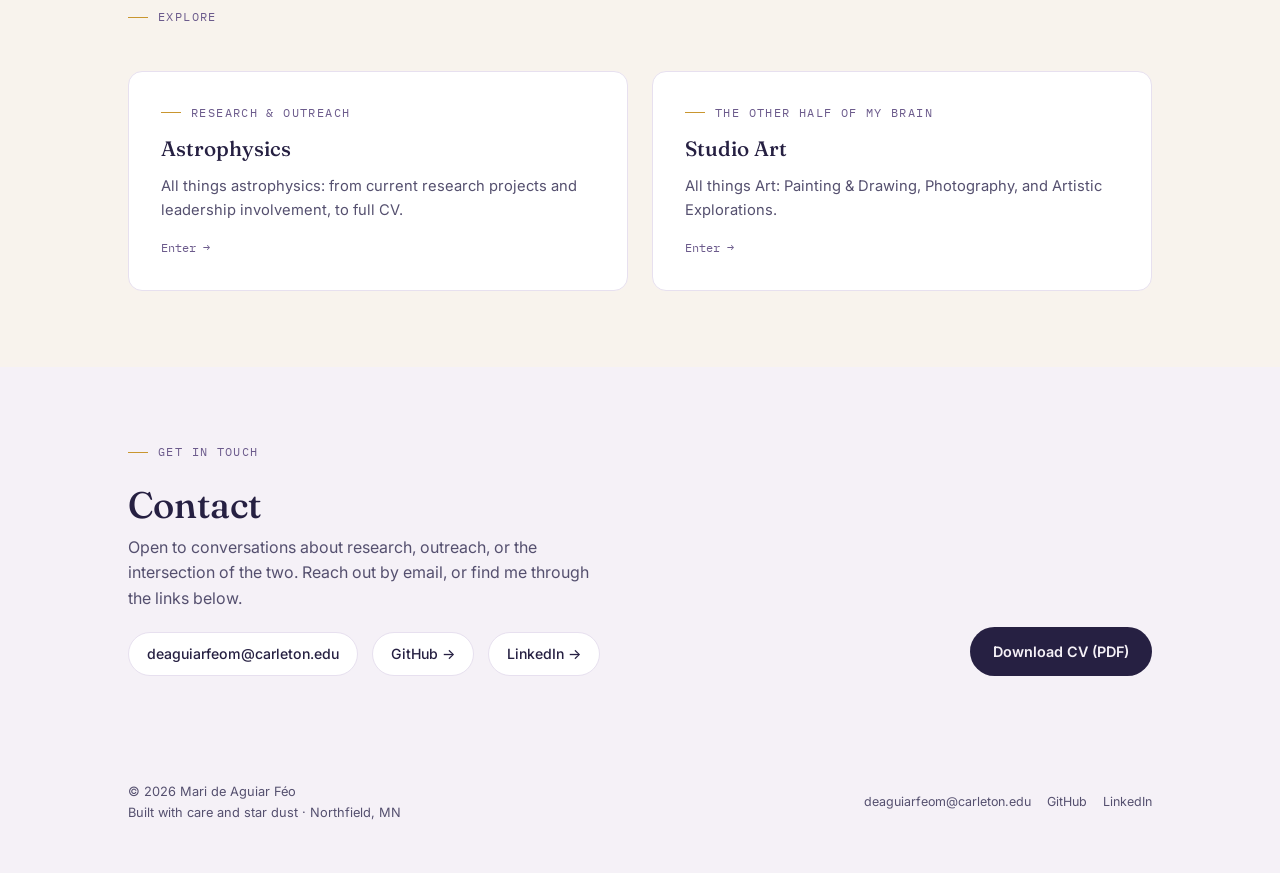
==== commit cefc4677: "Update index.html" ====
--- a/index.html
+++ b/index.html
@@ -63,10 +63,10 @@
         Mariana <em>“Mari”</em><br>de Aguiar Féo
       </h1>
       <p class="role" style="font-size: clamp(0.85rem, 2vw, 1.1rem) !important; margin-top: 0.4rem !important;">
-        Physics &amp; Studio Art student at Carleton College.
+        Junior Physics &amp; Studio Art student at Carleton College.
       </p>
       <p class="hero-blurb" style="font-size: clamp(0.8rem, 1.8vw, 1rem) !important; margin-top: 0.3rem !important;">
-        (Add a short about-me blurb here)
+        
       </p>
       
       <!-- Nav Pill Buttons -->
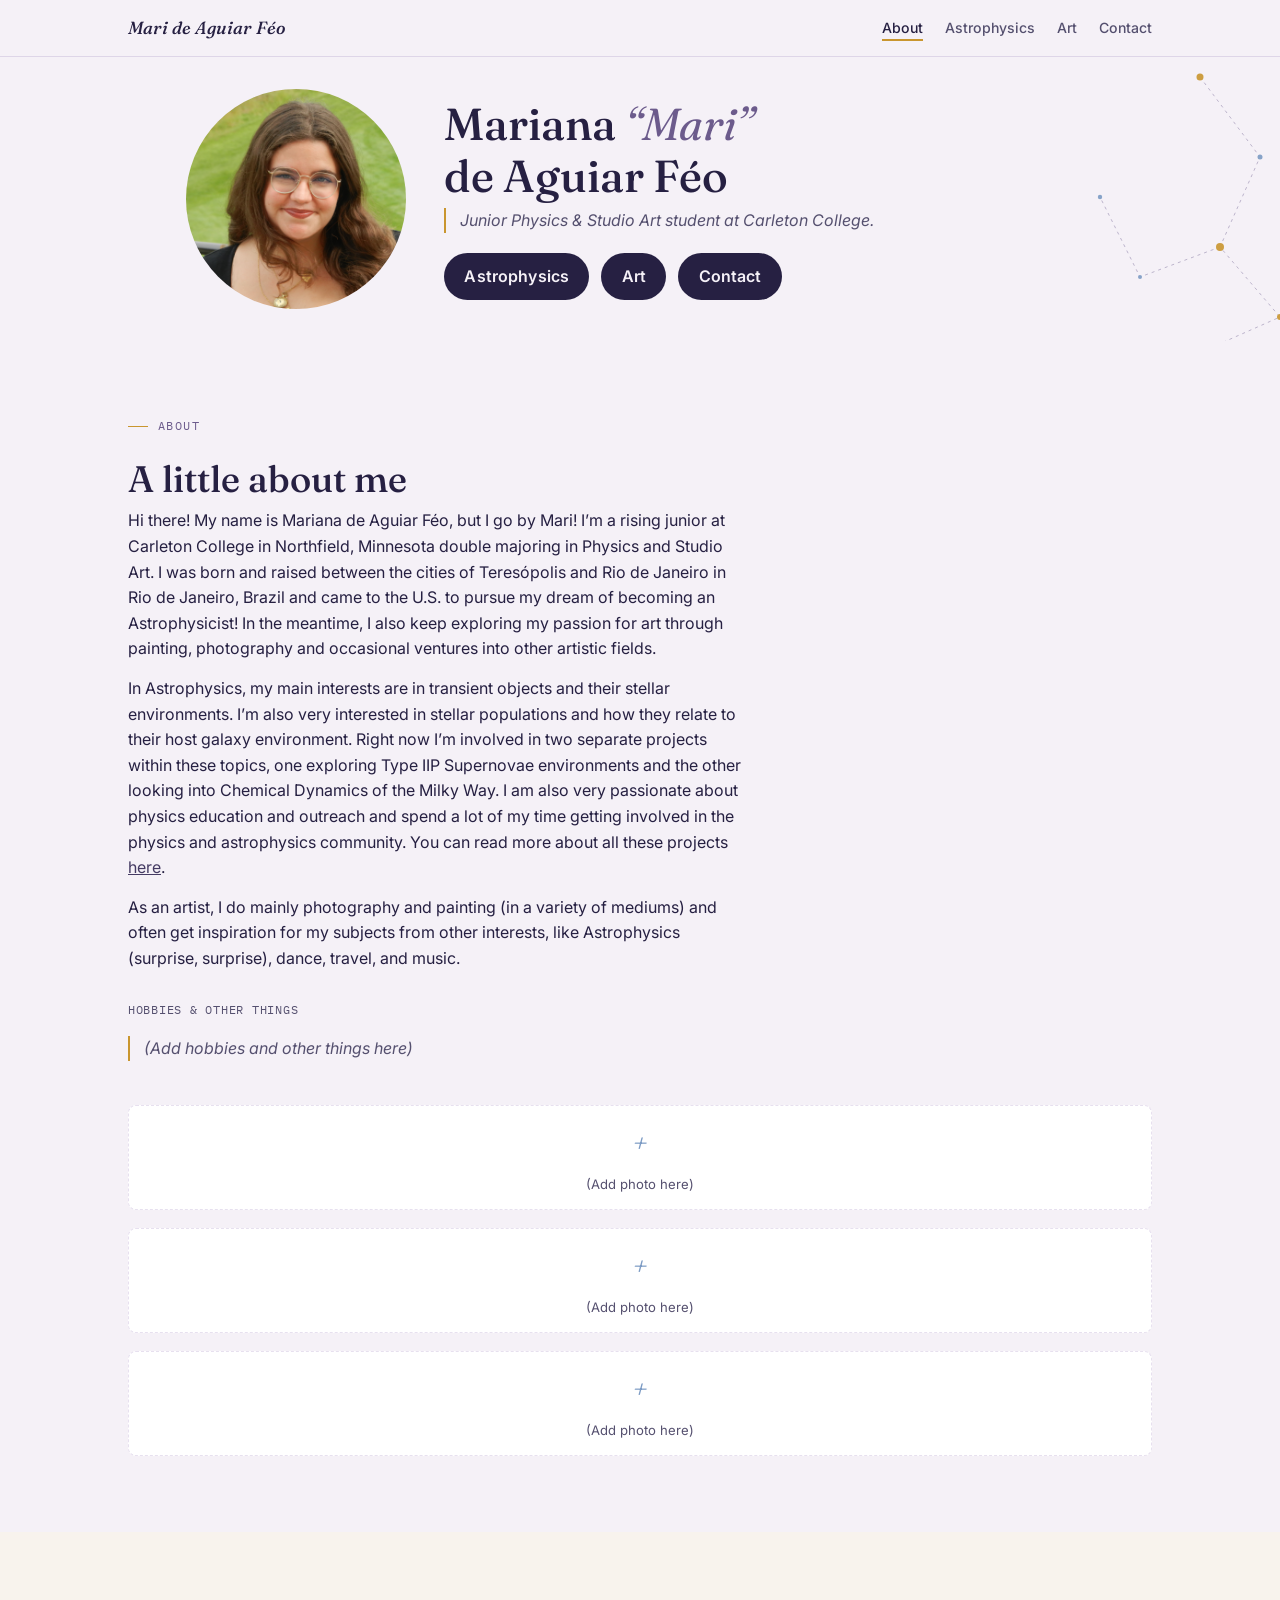
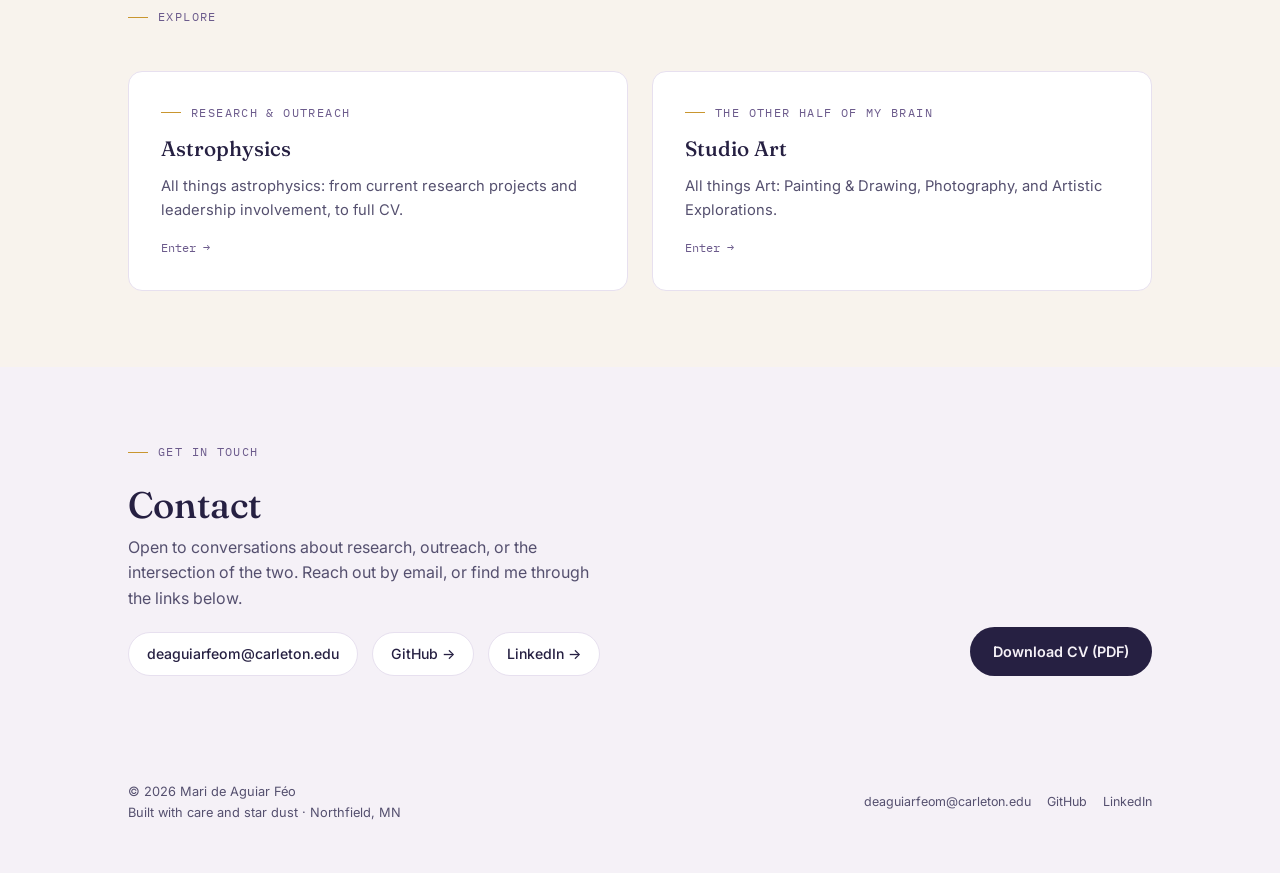
==== commit d04b161e: "Update index.html" ====
--- a/index.html
+++ b/index.html
@@ -63,10 +63,10 @@
         Mariana <em>“Mari”</em><br>de Aguiar Féo
       </h1>
       <p class="role" style="font-size: clamp(0.85rem, 2vw, 1.1rem) !important; margin-top: 0.4rem !important;">
+      </p>
+      <p class="hero-blurb" style="font-size: clamp(0.85rem, 2vw, 1rem) !important; margin-top: 0.3rem !important;">
         Junior Physics &amp; Studio Art student at Carleton College.
-      </p>
-      <p class="hero-blurb" style="font-size: clamp(0.8rem, 1.8vw, 1rem) !important; margin-top: 0.3rem !important;">
-        
+
       </p>
       
       <!-- Nav Pill Buttons -->
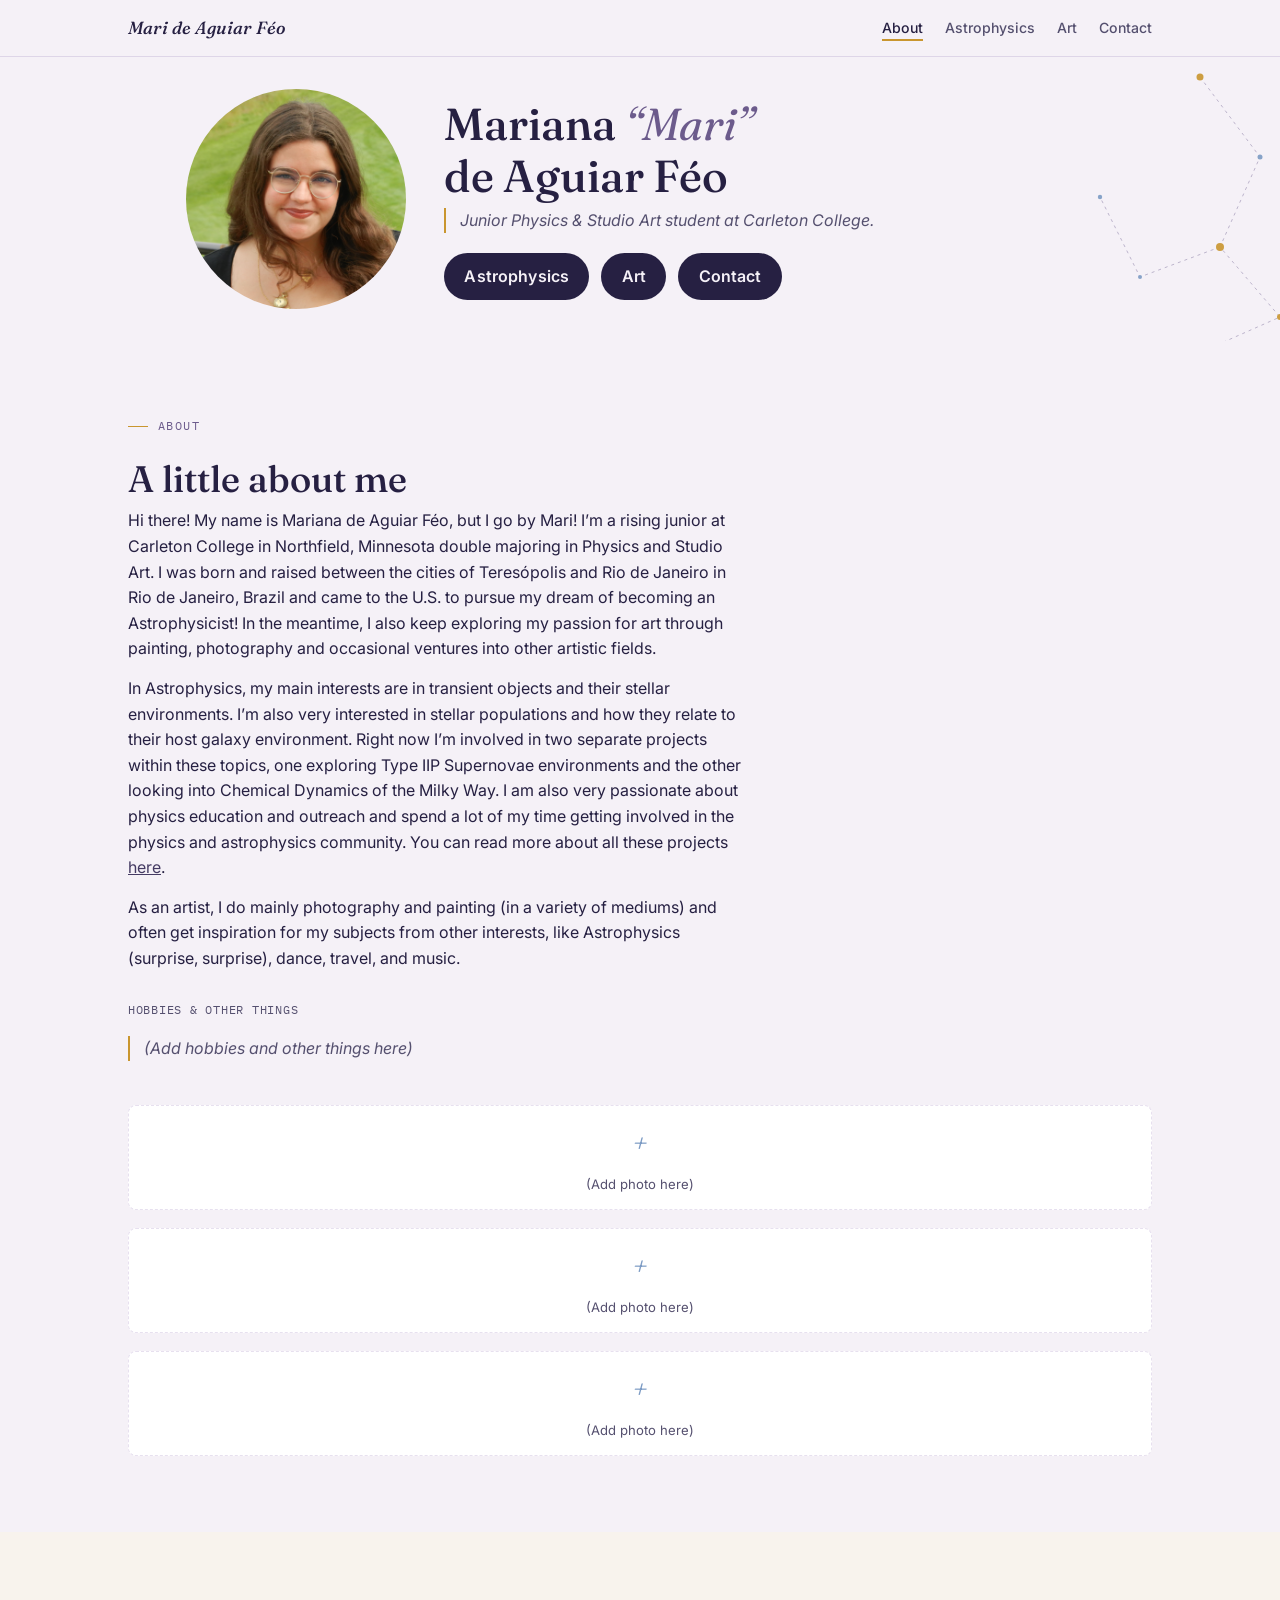
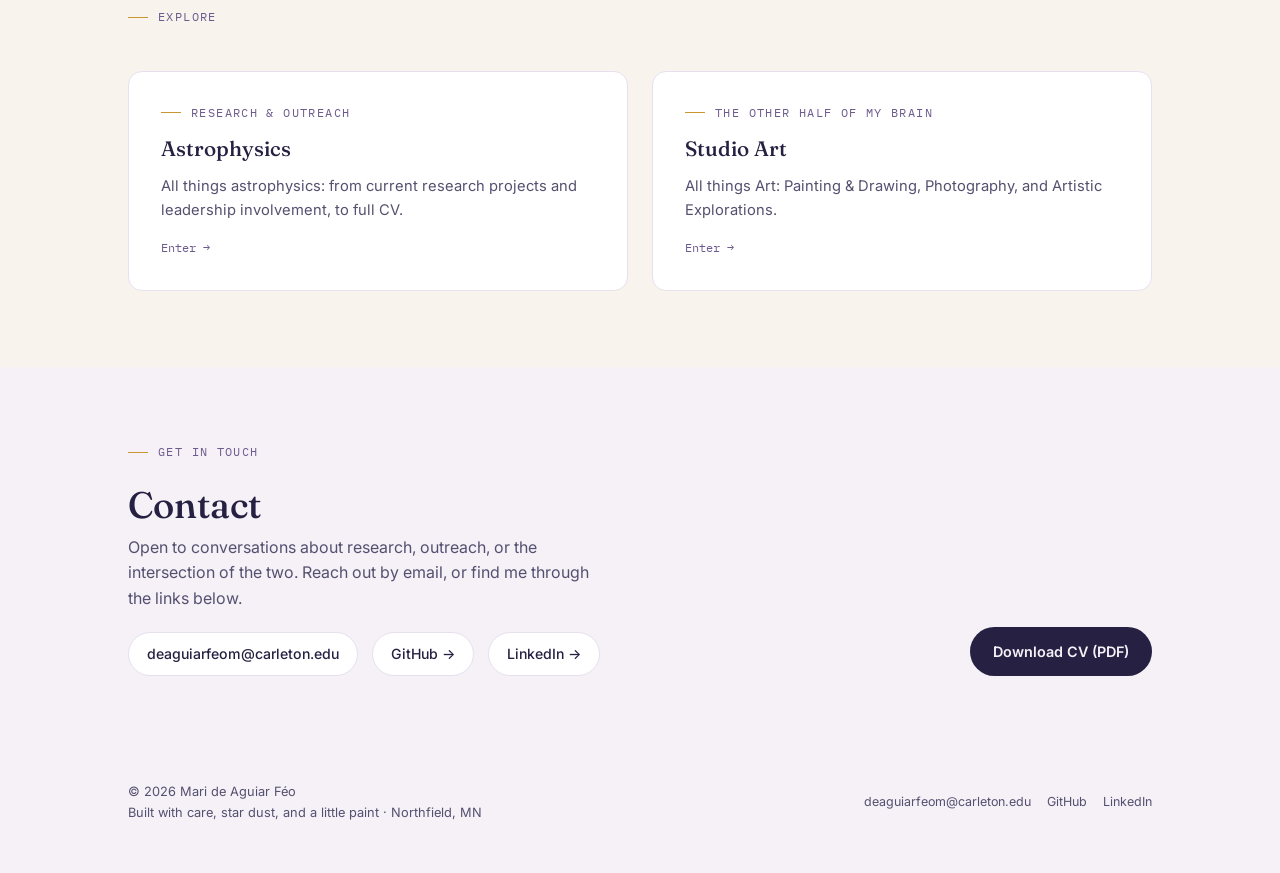
==== commit d51d916e: "Update index.html" ====
--- a/index.html
+++ b/index.html
@@ -164,7 +164,7 @@
   <div class="wrap">
     <div>
       <p>© <span id="yr"></span> Mari de Aguiar Féo</p>
-      <p>Built with care and star dust · Northfield, MN</p>
+      <p>Built with care, star dust, and a little paint · Northfield, MN</p>
     </div>
     <div class="footer-contact">
       <a href="mailto:deaguiarfeom@carleton.edu">deaguiarfeom@carleton.edu</a>
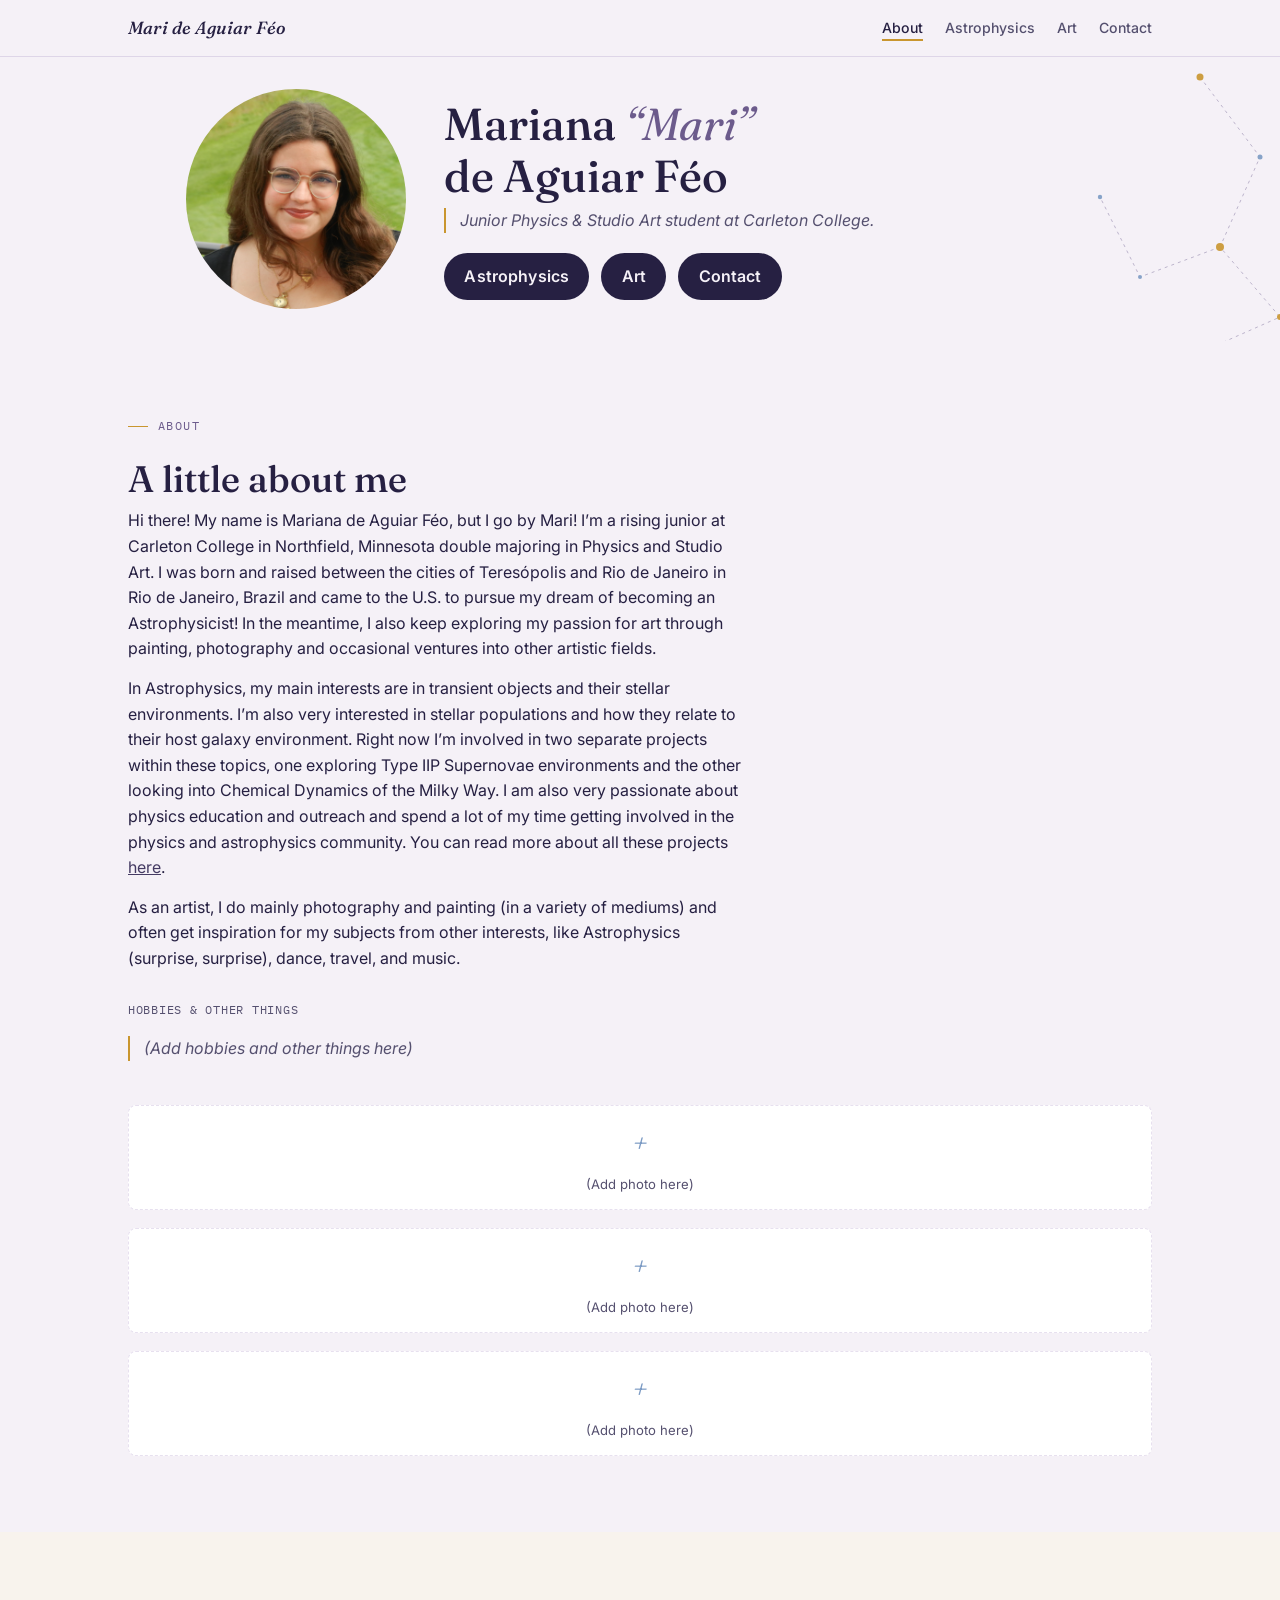
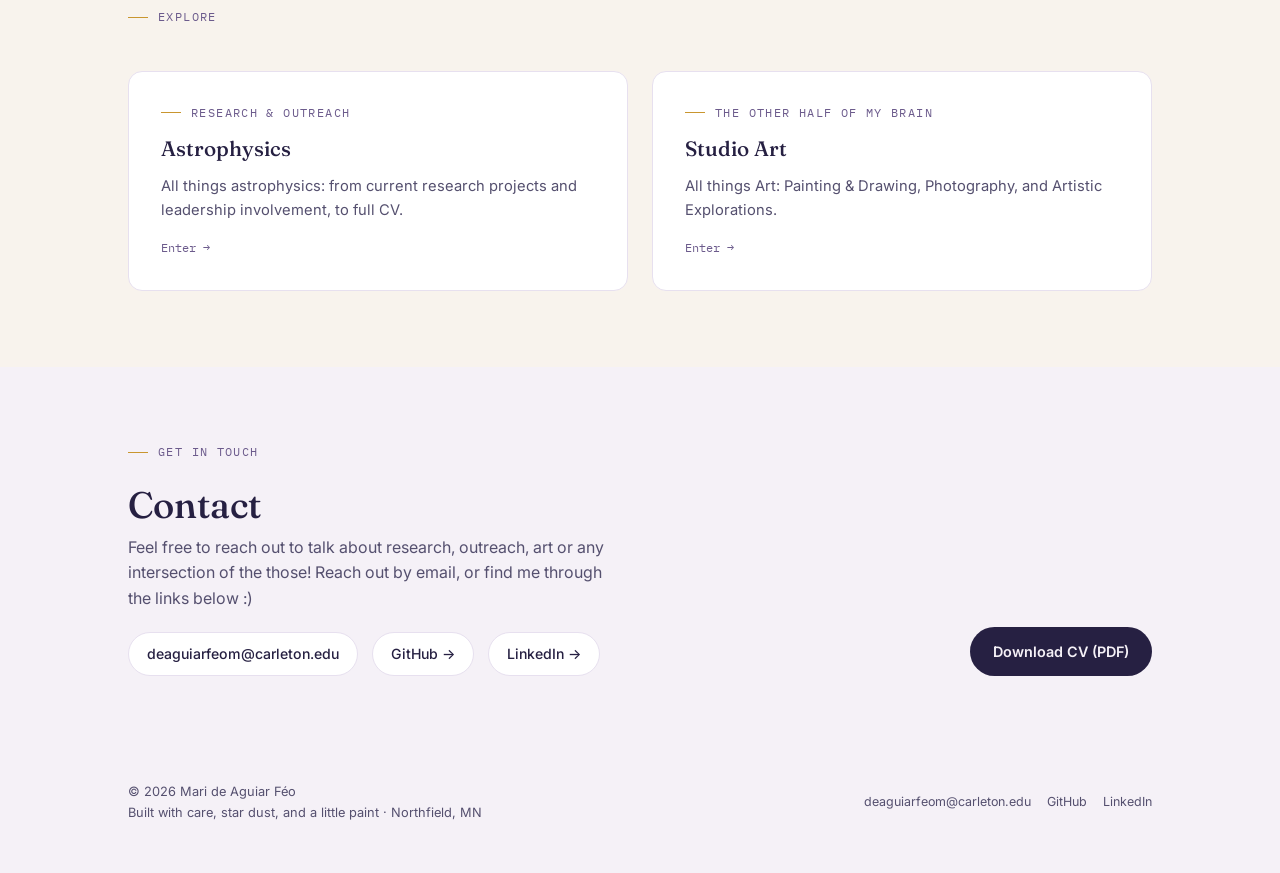
==== commit 9d0a7267: "Update index.html" ====
--- a/index.html
+++ b/index.html
@@ -147,7 +147,7 @@
     </div>
     <div class="contact-inner reveal">
       <div>
-        <p class="lede" style="color:var(--ink-soft); max-width:480px;">Open to conversations about research, outreach, or the intersection of the two. Reach out by email, or find me through the links below.</p>
+        <p class="lede" style="color:var(--ink-soft); max-width:480px;">Feel free to reach out to talk about research, outreach, art or any intersection of the those! Reach out by email, or find me through the links below :) </p>
         <div class="contact-links">
         <a href="mailto:deaguiarfeom@carleton.edu">deaguiarfeom@carleton.edu</a>
         <a href="https://github.com/marideaguiarfeo" target="_blank" rel="noopener">GitHub →</a>
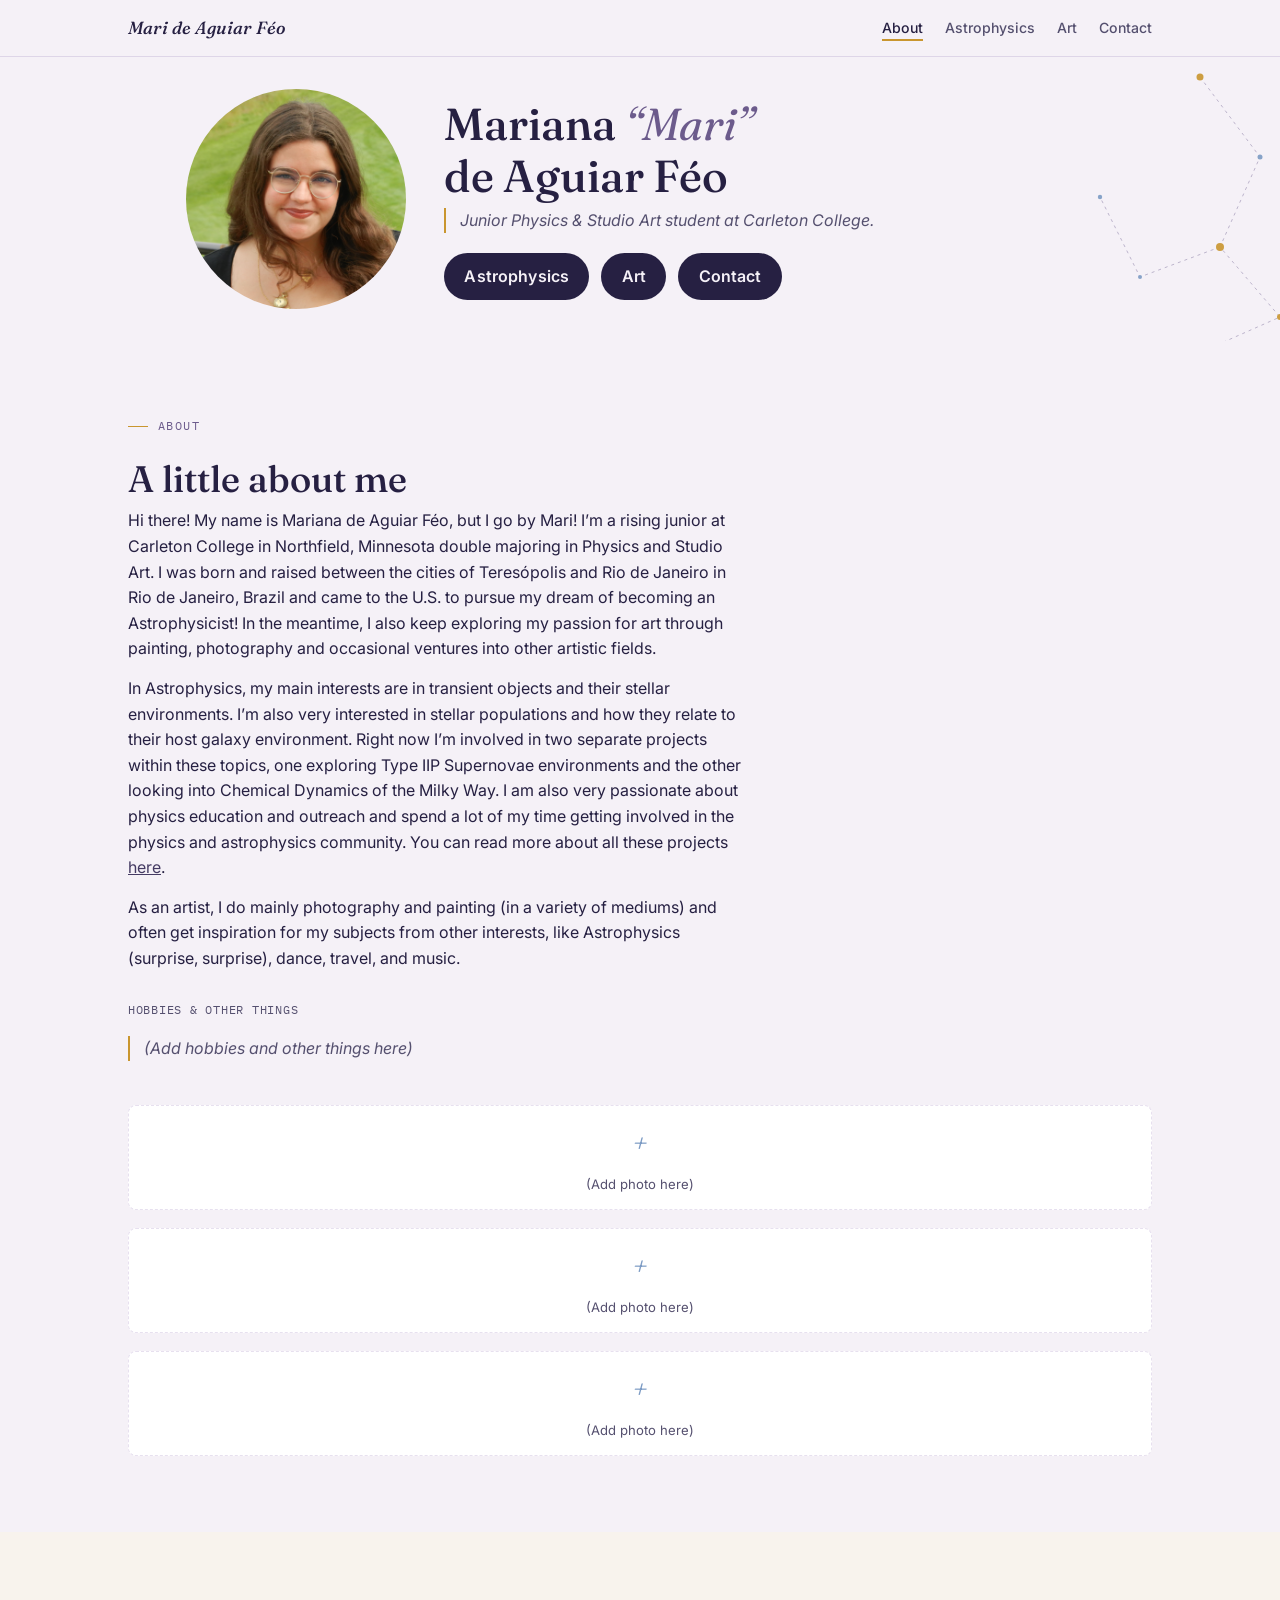
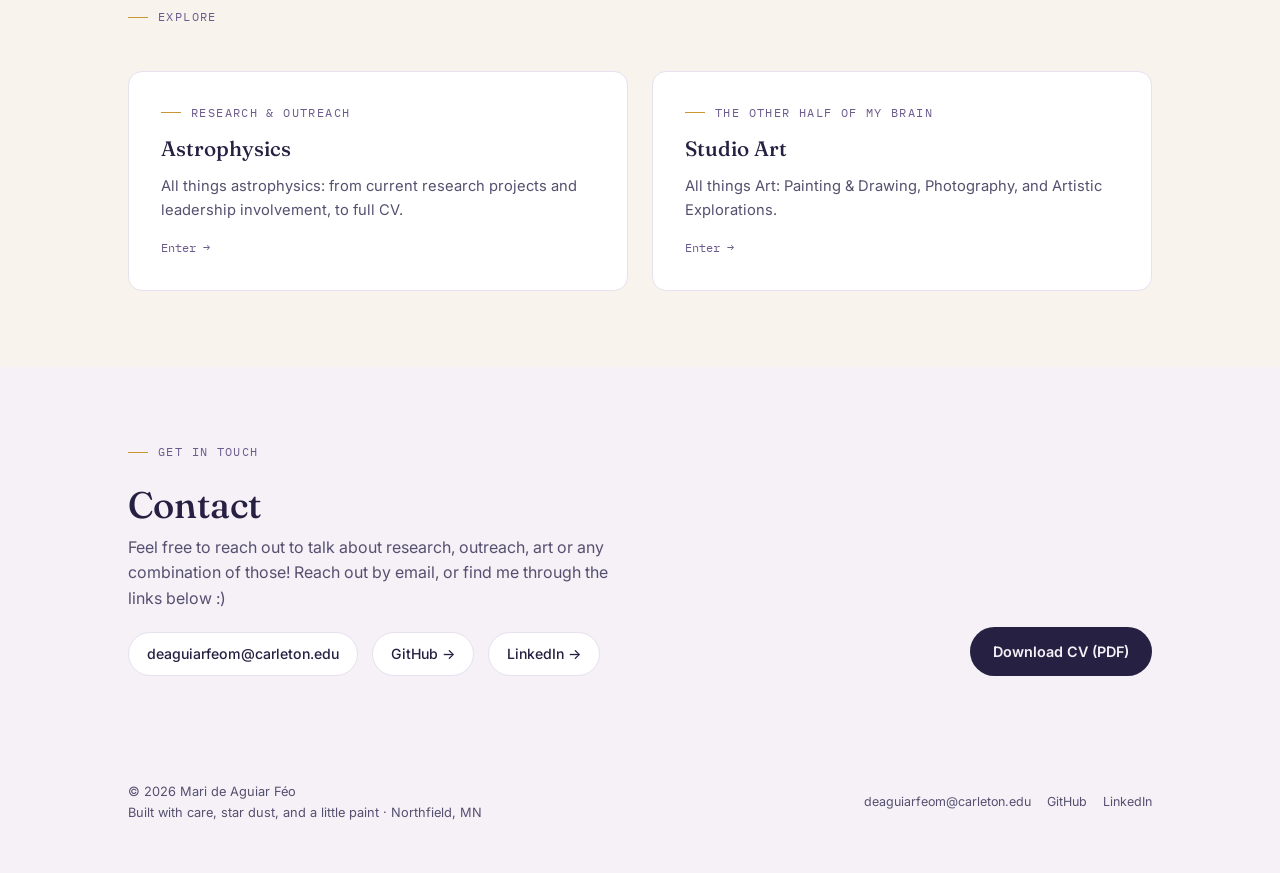
==== commit 4cca13c3: "Update index.html" ====
--- a/index.html
+++ b/index.html
@@ -147,7 +147,7 @@
     </div>
     <div class="contact-inner reveal">
       <div>
-        <p class="lede" style="color:var(--ink-soft); max-width:480px;">Feel free to reach out to talk about research, outreach, art or any intersection of the those! Reach out by email, or find me through the links below :) </p>
+        <p class="lede" style="color:var(--ink-soft); max-width:480px;">Feel free to reach out to talk about research, outreach, art or any combination of those! Reach out by email, or find me through the links below :) </p>
         <div class="contact-links">
         <a href="mailto:deaguiarfeom@carleton.edu">deaguiarfeom@carleton.edu</a>
         <a href="https://github.com/marideaguiarfeo" target="_blank" rel="noopener">GitHub →</a>
